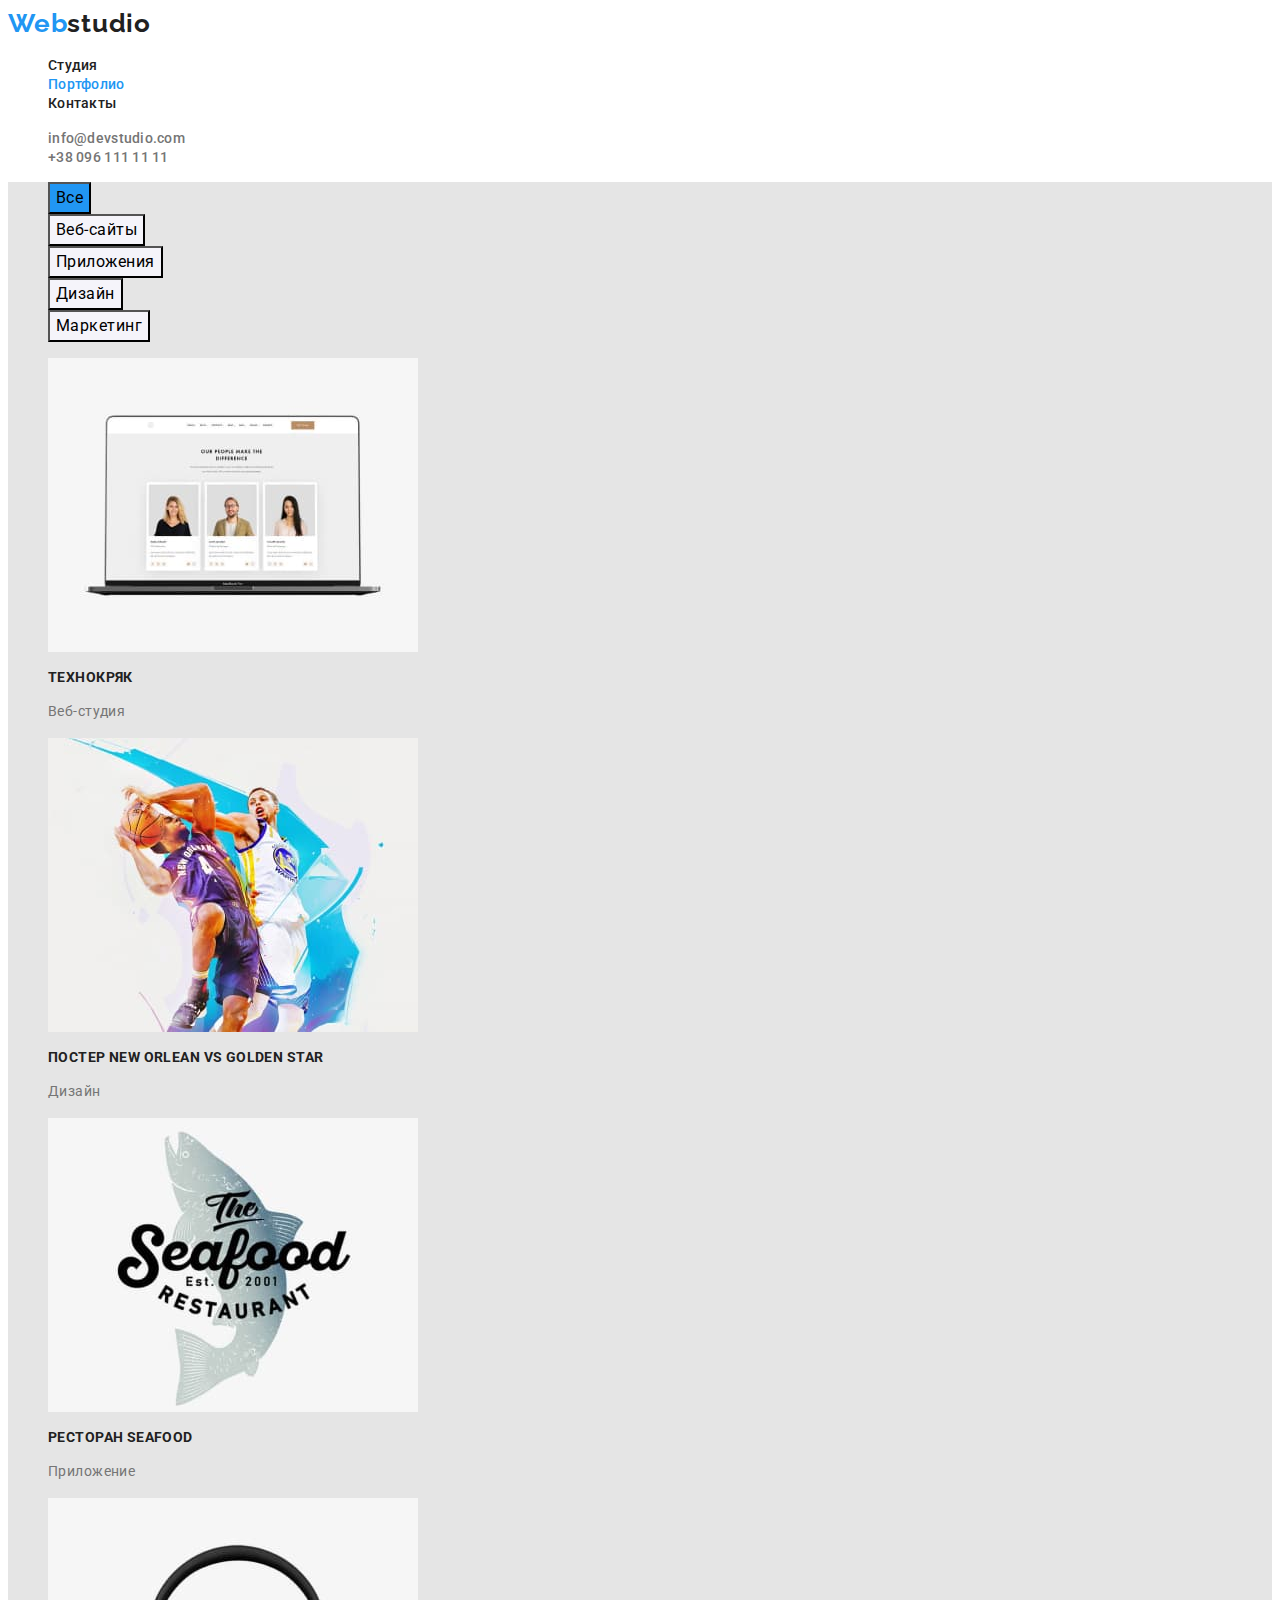
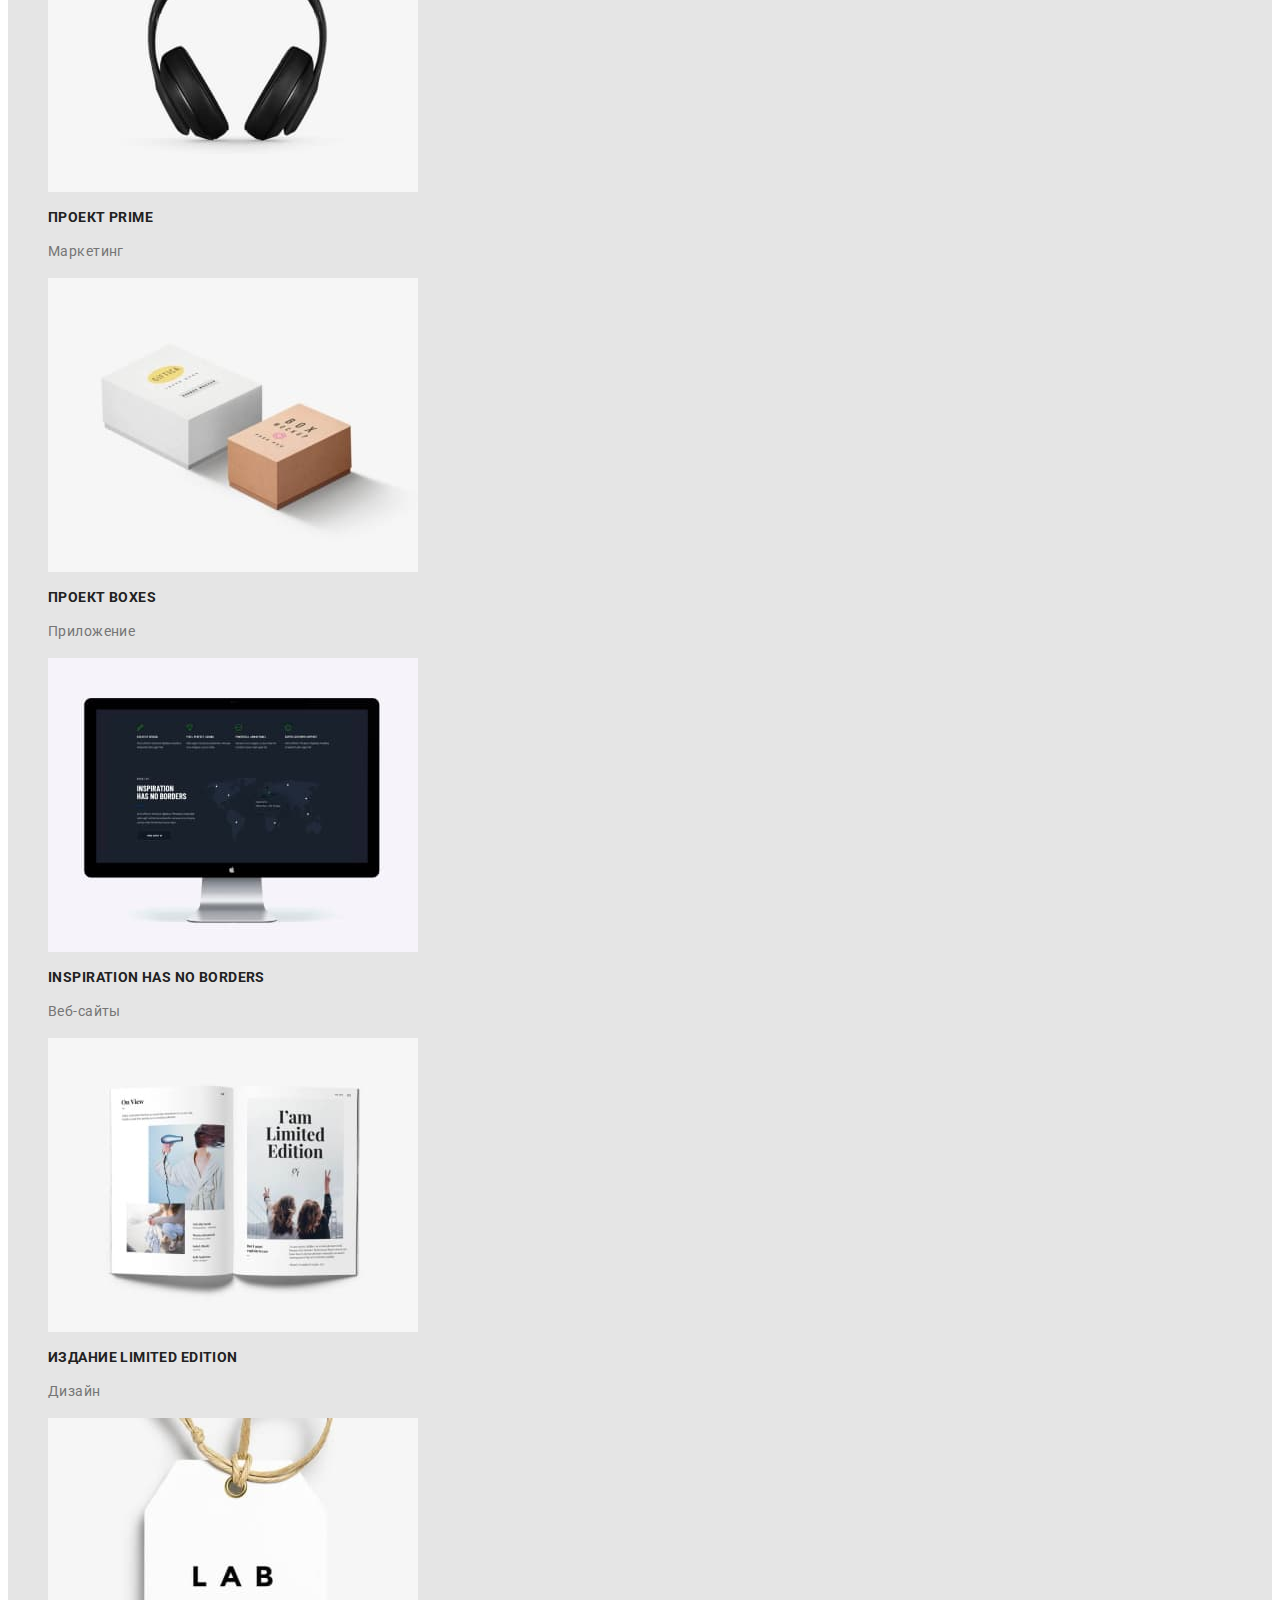
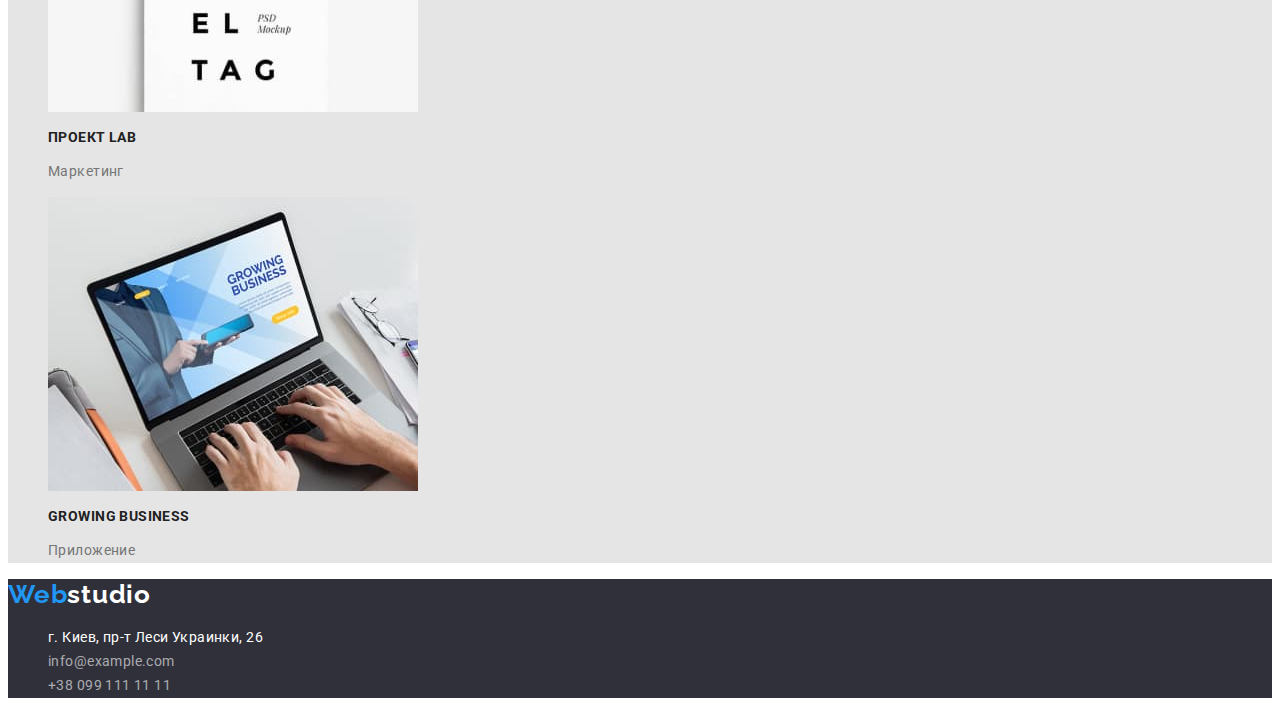
==== portfolio.html @ 886532a1 "скопированы файлы предыдущей работы" ====
<!DOCTYPE html>
<html lang="ru">
<head>
    <meta charset="UTF-8">
    <meta http-equiv="X-UA-Compatible" content="IE=edge">
    <meta name="viewport" content="width=device-width, initial-scale=1.0">
    <link rel="preconnect" href="https://fonts.googleapis.com">
    <link rel="preconnect" href="https://fonts.gstatic.com" crossorigin>
    <link
        href="https://fonts.googleapis.com/css2?family=Oleo+Script&family=Raleway:wght@700&family=Roboto:wght@400;500;700;900&display=swap"
        rel="stylesheet">
    <link rel="stylesheet" href="./css/styles.css">
    <title class="title">Портфолио</title>
</head>
<body>
    <header class="header">
        <!-- link to homepage-->
        <a class="header-logo link"  href="/"><span class="logocolor">Web</span>studio</a>
        <!--header nav section-->
        <nav class="header-nav">
            <ul class="list header-list">
                <li class="header-item"><a class="link header-link"  href="./index.html">Студия</a></li>
                <li class="header-item"><a class="link header-link current"  href="./portfolio.html">Портфолио</a></li>
                <li class="header-item"><a class="link header-link"  href="/Контакты">Контакты</a></li>
            </ul>
        </nav>
        <ul class="list">
            <!-- Link to e-mail address -->
            <li><a class="link header-mail"  href="mailto:info@devstudio.com">info@devstudio.com</a></li>
            <!-- Link to phone number  -->
            <li><a class="link header-tel"  href="tel:+38 096 111 11 11">+38 096 111 11 11</a></li>
        </ul>
    </header>
    <main class="main">
        <section>
        <!-- section main-->
            <ul class="list main-list">
                <li class="main-item"><a class="link main-link"  href=""><button type="button" class="main-btn current-button">Все</button></a></li>
                <li class="main-item"><a class="link main-link"  href=""><button type="button" class="main-btn">Веб-сайты</button></a></li>
                <li class="main-item"><a class="link main-link"  href=""><button type="button" class="main-btn">Приложения</button></a></li>
                <li class="main-item"><a class="link main-link"  href=""><button type="button" class="main-btn">Дизайн</button></a></li>
                <li class="main-item"><a class="link main-link"  href=""><button type="button" class="main-btn">Маркетинг</button></a></li>
            </ul>
        <!--section portfolio-->
            <ul class="list portfolio-list">
                <li class="portfolio-item"><img src="./images/technocryack.jpg" alt="ноутбук" width="370">
                    <h3 class="h3-portfolio h3-title">Технокряк</h3>
                    <p class="p-portfolio p-text">Веб-студия</p>
                </li>
                <li class="portfolio-item"><img src="./images/poster.jpg" alt="Постер" width="370">
                    <h3 class="h3-portfolio h3-title">Постер New Orlean vs Golden Star</h3>
                    <p class="p-portfolio p-text">Дизайн</p>
                </li>
                <li class="portfolio-item"><img src="./images/restoruantseafood.jpg" alt="Ресторан" width="370">
                    <h3 class="h3-portfolio h3-title">Ресторан Seafood</h3>
                    <p class="p-portfolio p-text">Приложение</p>
                </li>
                <li class="portfolio-item"><img src="./images/projectprime.jpg" alt="прайм" width="370">
                    <h3 class="h3-portfolio h3-title">Проект Prime</h3>
                    <p class="p-portfolio p-text">Маркетинг</p>
                </li>
                <li class="portfolio-item"><img src="./images/projectboxes.jpg" alt="коробочки"width="370">
                    <h3 class="h3-portfolio h3-title">Проект Boxes</h3>
                    <p class="p-portfolio p-text">Приложение</p>
                </li>
                <li class="portfolio-item"><img src="./images/insphasnoborders.jpg" alt="Вебсайт"width="370">
                    <h3 class="h3-portfolio h3-title">Inspiration has no Borders</h3>
                    <p class="p-portfolio p-text">Веб-сайты</p>
                </li>
                <li class="portfolio-item"><img src="./images/limedition.jpg" alt="журнал"width="370">
                    <h3 class="h3-portfolio h3-title">Издание Limited Edition</h3>
                    <p class="p-portfolio p-text">Дизайн</p>
                </li>
                <li class="portfolio-item"><img src="./images/projectlab.jpg" alt="Бирка"width="370">
                    <h3 class="h3-portfolio h3-title">Проект LAB</h3>
                    <p class="p-portfolio p-text">Маркетинг</p>
                </li>
                <li class="portfolio-item"><img src="./images/growingbusiness.jpg" alt="работа на ноутбуке"width="370">
                    <h3 class="h3-portfolio h3-title">Growing Business</h3>
                    <p class="p-portfolio p-text">Приложение</p>
                </li>
            </ul>
            </section>
    </main>
<footer class="footer">
    <!--link to homepage-->
    <a class="footer-logo link" href="/"><span class="logocolor">Web</span>studio</a>
    <address class="address">
        <ul class="list footer-list">
            <li class="footer-item"><a class="link footer-link" href="https://goo.gl/maps/7gnmi9hPNEsTikb38"
                    target="_blank">г. Киев, пр-т Леси Украинки, 26</a></li>
            <li class="footer-item"><a class="link footer-link footer-mail"
                    href="mailto:info@example.com">info@example.com</a></li>
            <li class="footer-item"><a class="link footer-link footer-tel" href="tel:+380991111111">+38 099 111 11
                    11</a></li>
        </ul>
    </address>
</footer>
</body>
</html>
---- css/styles.css ----
:root {
}
body {
  font-family: Roboto, sans-serif;
  color: #212121;
  background-color: #ffffff;
}

.list {
  list-style: none;
}
.link {
  text-decoration: none;
}
.link:hover,
.link:focus {
}
.title {
}
.h2-title {
  font-weight: 700;
  font-size: 36px;
  line-height: 1.11;
  text-align: center;
  letter-spacing: 0.03em;

  color: #212121;
}
.h3-title {
  font-weight: 700;
  font-size: 14px;
  line-height: 1.14;
  letter-spacing: 0.03em;
  text-transform: uppercase;

  color: #212121;
}
.p-text {
  font-weight: 400;
  font-size: 14px;
  line-height: 1.71;
  letter-spacing: 0.03em;

  color: #757575;
}
/* ---header----*/
.header {
  background-color: #ffffff;
}
.header-logo {
  font-family: Raleway;
  font-style: normal;
  font-weight: 700;
  font-size: 26px;
  line-height: 1.19;
  letter-spacing: 0.03em;
  color: #212121;
}
.logocolor {
  font-family: Raleway;
  font-style: normal;
  font-weight: 700;
  font-size: 26px;
  line-height: 1.19;
  letter-spacing: 0.03em;

  color: #2196f3;
}
.header-nav {
}
.header-list {
}
.header-item {
}
.header-link {
  font-weight: 500;
  font-size: 14px;
  line-height: 0.87;
  letter-spacing: 0.02em;
  color: #212121;
}
.header-link:hover,
.header-link:focus,
.header-mail:hover,
.header-mail:focus,
.header-tel:hover,
.header-tel:focus {
  font-weight: 500;
  font-size: 14px;
  line-height: 0.87;
  letter-spacing: 0.02em;
  color: #2196f3;
}

.header-mail {
  font-weight: 500;
  font-size: 14px;
  line-height: 0.87;
  letter-spacing: 0.02em;
  color: #757575;
}
.header-tel {
  font-weight: 500;
  font-size: 14px;
  line-height: 0.87;
  letter-spacing: 0.02em;
  color: #757575;
}
/*---make order-- */
.make-order {
  background-color: #2f303a;
}
.make-order-title {
  font-weight: 900;
  font-size: 44px;
  line-height: 1.36;
  text-align: center;
  letter-spacing: 0.06em;
  text-transform: uppercase;
  color: #ffffff;
 
}
.make-order-button {
  background: #2196f3;
  box-shadow: 0px 4px 4px rgba(0, 0, 0, 0.15);
  font-family: inherit;
  font-weight: 700;
  font-size: 16px;
  line-height: 1.87;
  display: flex;
  align-items: center;
  text-align: center;
  letter-spacing: 0.06em;
  color: #ffffff;
  cursor: pointer;
}
.make-order-button:hover,
.make-order-button:focus {
background: #188CE8;
box-shadow: 0px 4px 4px rgba(0, 0, 0, 0.15);
  font-family: inherit;
  font-weight: 700;
  font-size: 16px;
  line-height: 1.87;
  display: flex;
  align-items: center;
  text-align: center;
  letter-spacing: 0.06em;
  color: #ffffff;
  cursor: pointer;
}
.current {
  color: #2196f3;
}
/* ---features--- */
.features {
}
.features-list {
}
.features-item {
}
/* ---our work---- */
.our-work {
}
.our-work-list {
}
.our-work-item {
}
/* --- our team--- */
.our-team {
  background: #F5F4FA;
}
.our-team-list {
}
.our-team-item {
}
.our-team-name {
}
.our-team-post {
}
/* ---footer---- */
.footer {
  background: #2f303a;
}
.footer-list {
}
.footer-item {
}
.footer-link {
  font-family: inherit;
  font-weight: 400;
  font-size: 14px;
  line-height: 1.71;
  letter-spacing: 0.03em;
  color: #ffffff;
}
.footer-link:hover,
.footer-link:focus { 
   font-family: inherit;
  font-weight: 400;
  font-size: 14px;
  line-height: 1.71;
  letter-spacing: 0.03em;
  color: #2196f3;
}
.footer-mail,
.footer-tel {
  color: rgba(255, 255, 255, 0.6);
}
.footer-logo {
  font-family: Raleway;§
  font-style: normal;
  font-weight: 700;
  font-size: 26px;
  line-height: 1.19;
  letter-spacing: 0.03em;
  color: #ffffff;
}
.address {
  font-style: normal;
}
/* ----maim---- */
.main {
  background: #E5E5E5;
}
/* ---main---- */
.main {
}
.main-list {
}
.main-item {
}
.main-link {
}
.main-btn {
  background: #F5F4FA;
  font-family: Roboto;
  font-style: normal
  font-weight: 500;
  font-size: 16px;
  line-height: 1.63;
  text-align: center;
  letter-spacing: 0.03em;
  cursor: pointer;
}
.main-btn:hover,
.main-btn:focus {
background: #2196f3;
font-family: Roboto;
font-style: normal;
font-weight: 500;
font-size: 16px;
line-height: 26px;
/* identical to box height, or 162% */
text-align: center;
letter-spacing: 0.03em;

color: #FFFFFF;

}
.current-button {
  background: #2196f3;
}
/* ---portfolio---- */
.portfolio {
}
.portfolio-list {
}
.portfolio-item {
}
.h3-portfolio {
}
.p-portfolio {
}
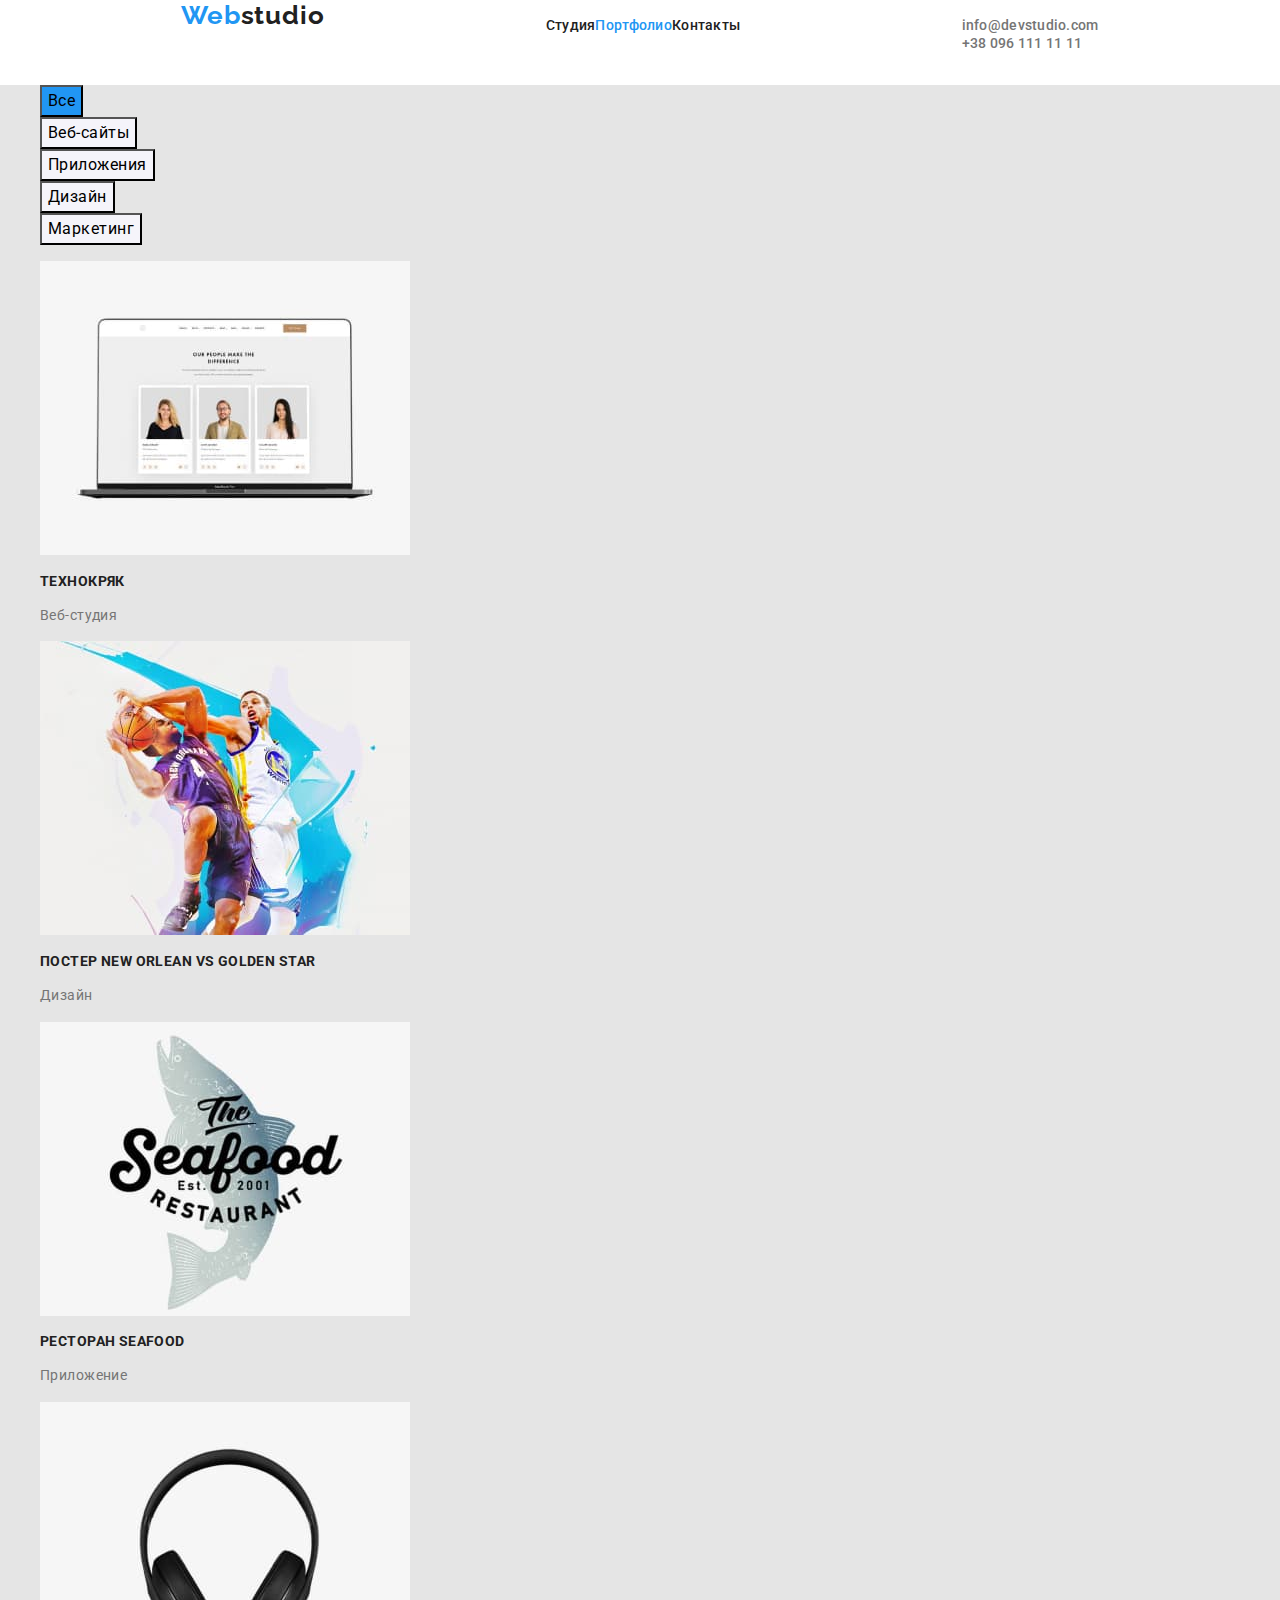
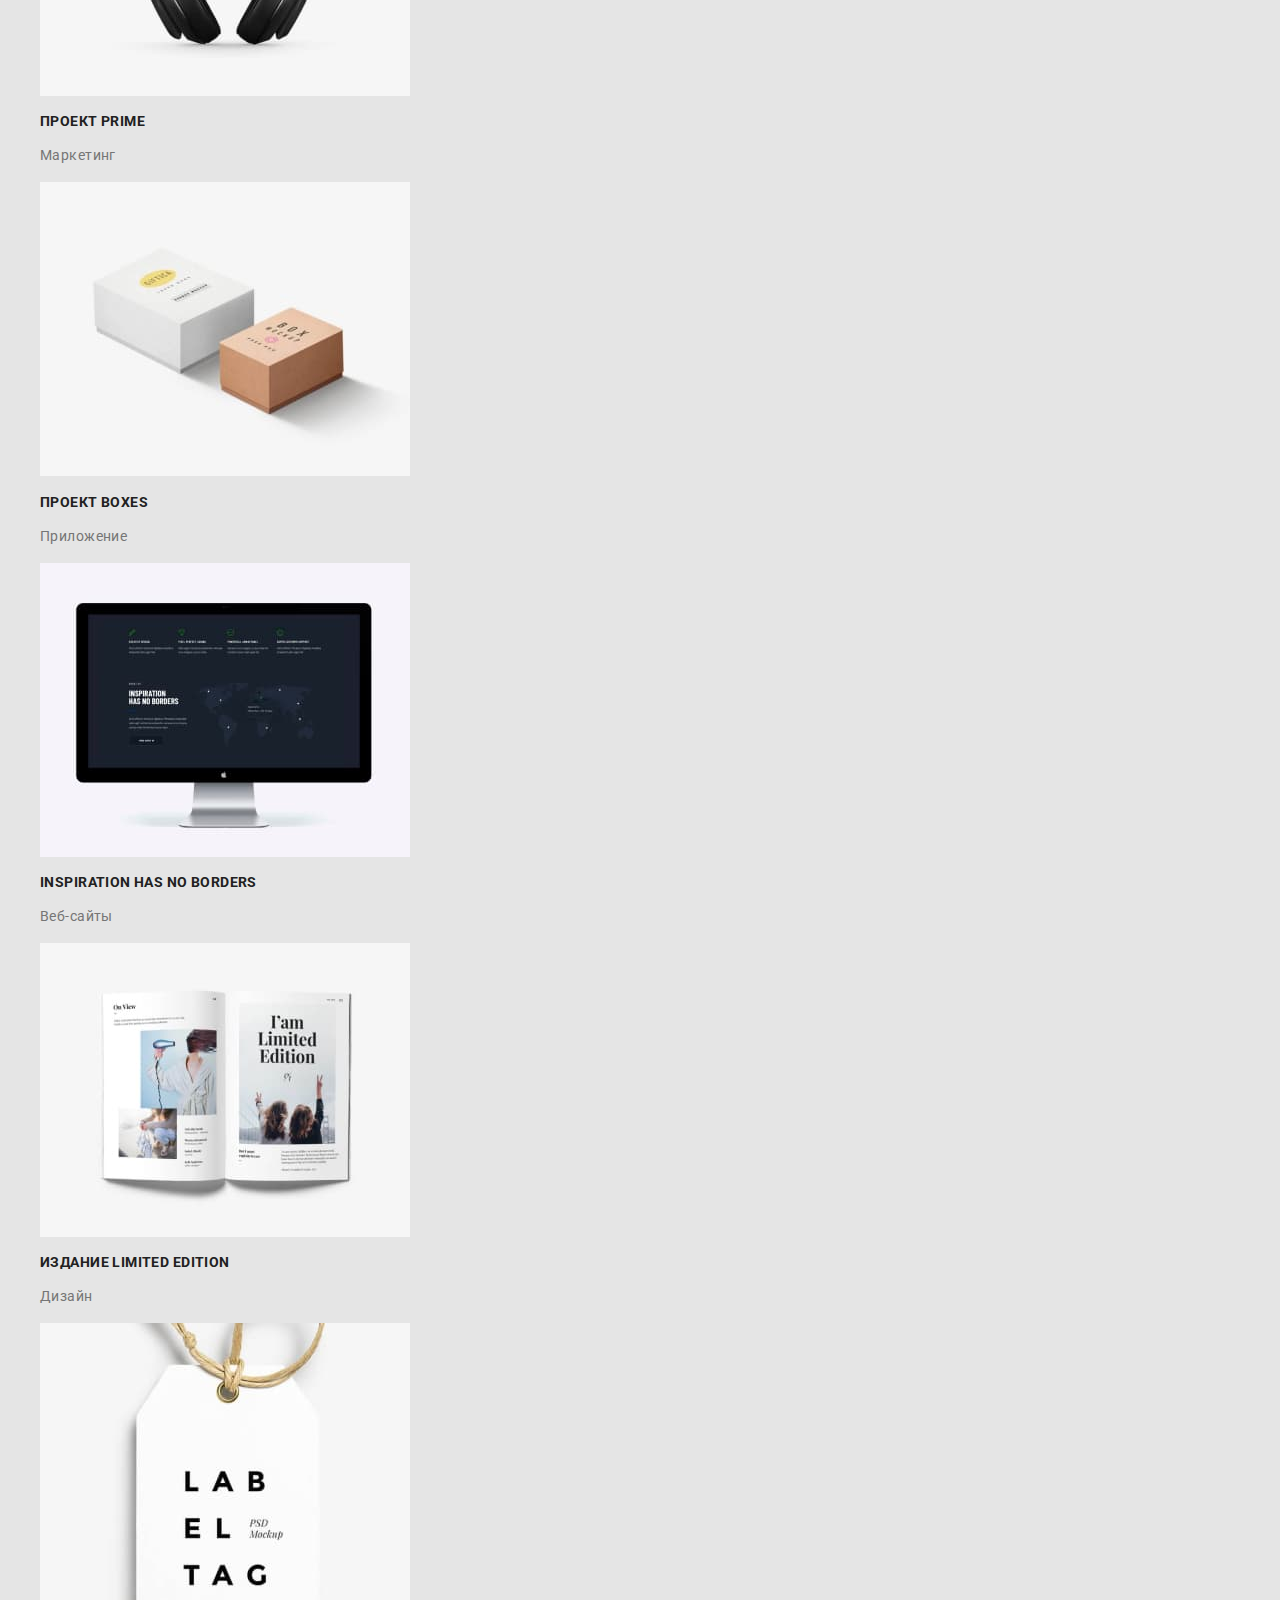
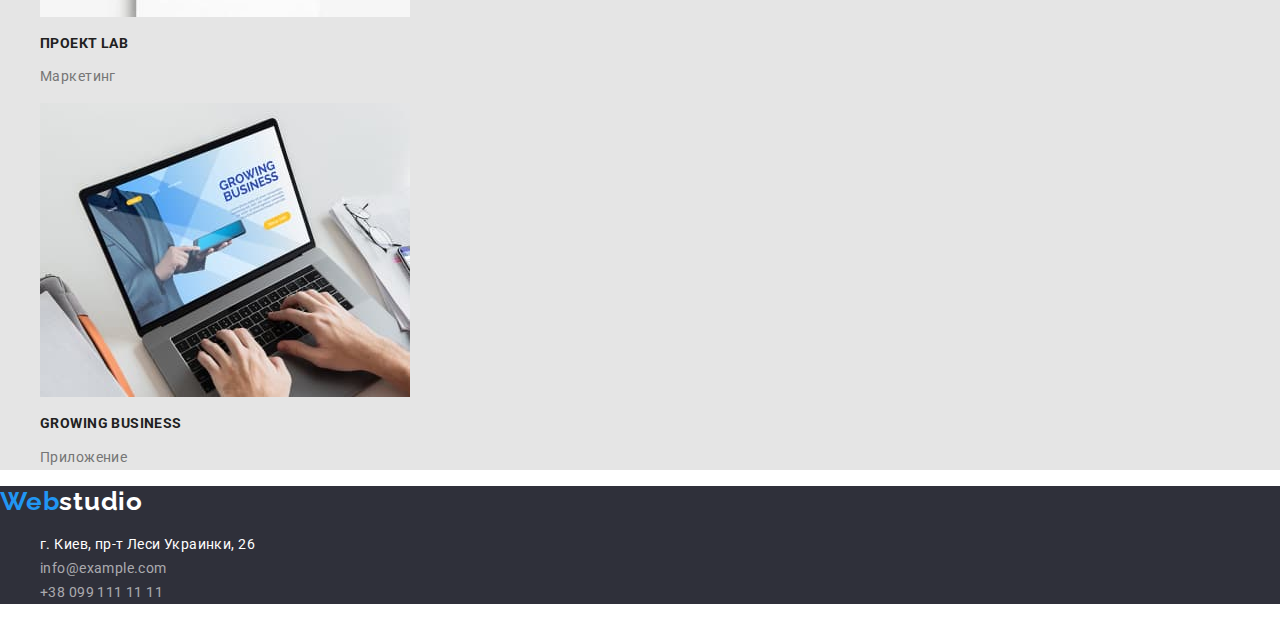
==== commit 3a716ffb: "добавлен файл модерн-нормализ" ====
--- a/portfolio.html
+++ b/portfolio.html
@@ -9,6 +9,7 @@
     <link
         href="https://fonts.googleapis.com/css2?family=Oleo+Script&family=Raleway:wght@700&family=Roboto:wght@400;500;700;900&display=swap"
         rel="stylesheet">
+    <link rel="stylesheet" href="./css/modern-normalize.css">
     <link rel="stylesheet" href="./css/styles.css">
     <title class="title">Портфолио</title>
 </head>
--- a/css/styles.css
+++ b/css/styles.css
@@ -45,9 +45,12 @@
 }
 /* ---header----*/
 .header {
+  display: flex;
+  justify-content: space-evenly;
   background-color: #ffffff;
 }
 .header-logo {
+
   font-family: Raleway;
   font-style: normal;
   font-weight: 700;
@@ -67,8 +70,12 @@
   color: #2196f3;
 }
 .header-nav {
+  
 }
 .header-list {
+ display: flex;
+justify-content: space-around;
+
 }
 .header-item {
 }
@@ -154,6 +161,7 @@
 }
 /* ---features--- */
 .features {
+
 }
 .features-list {
 }
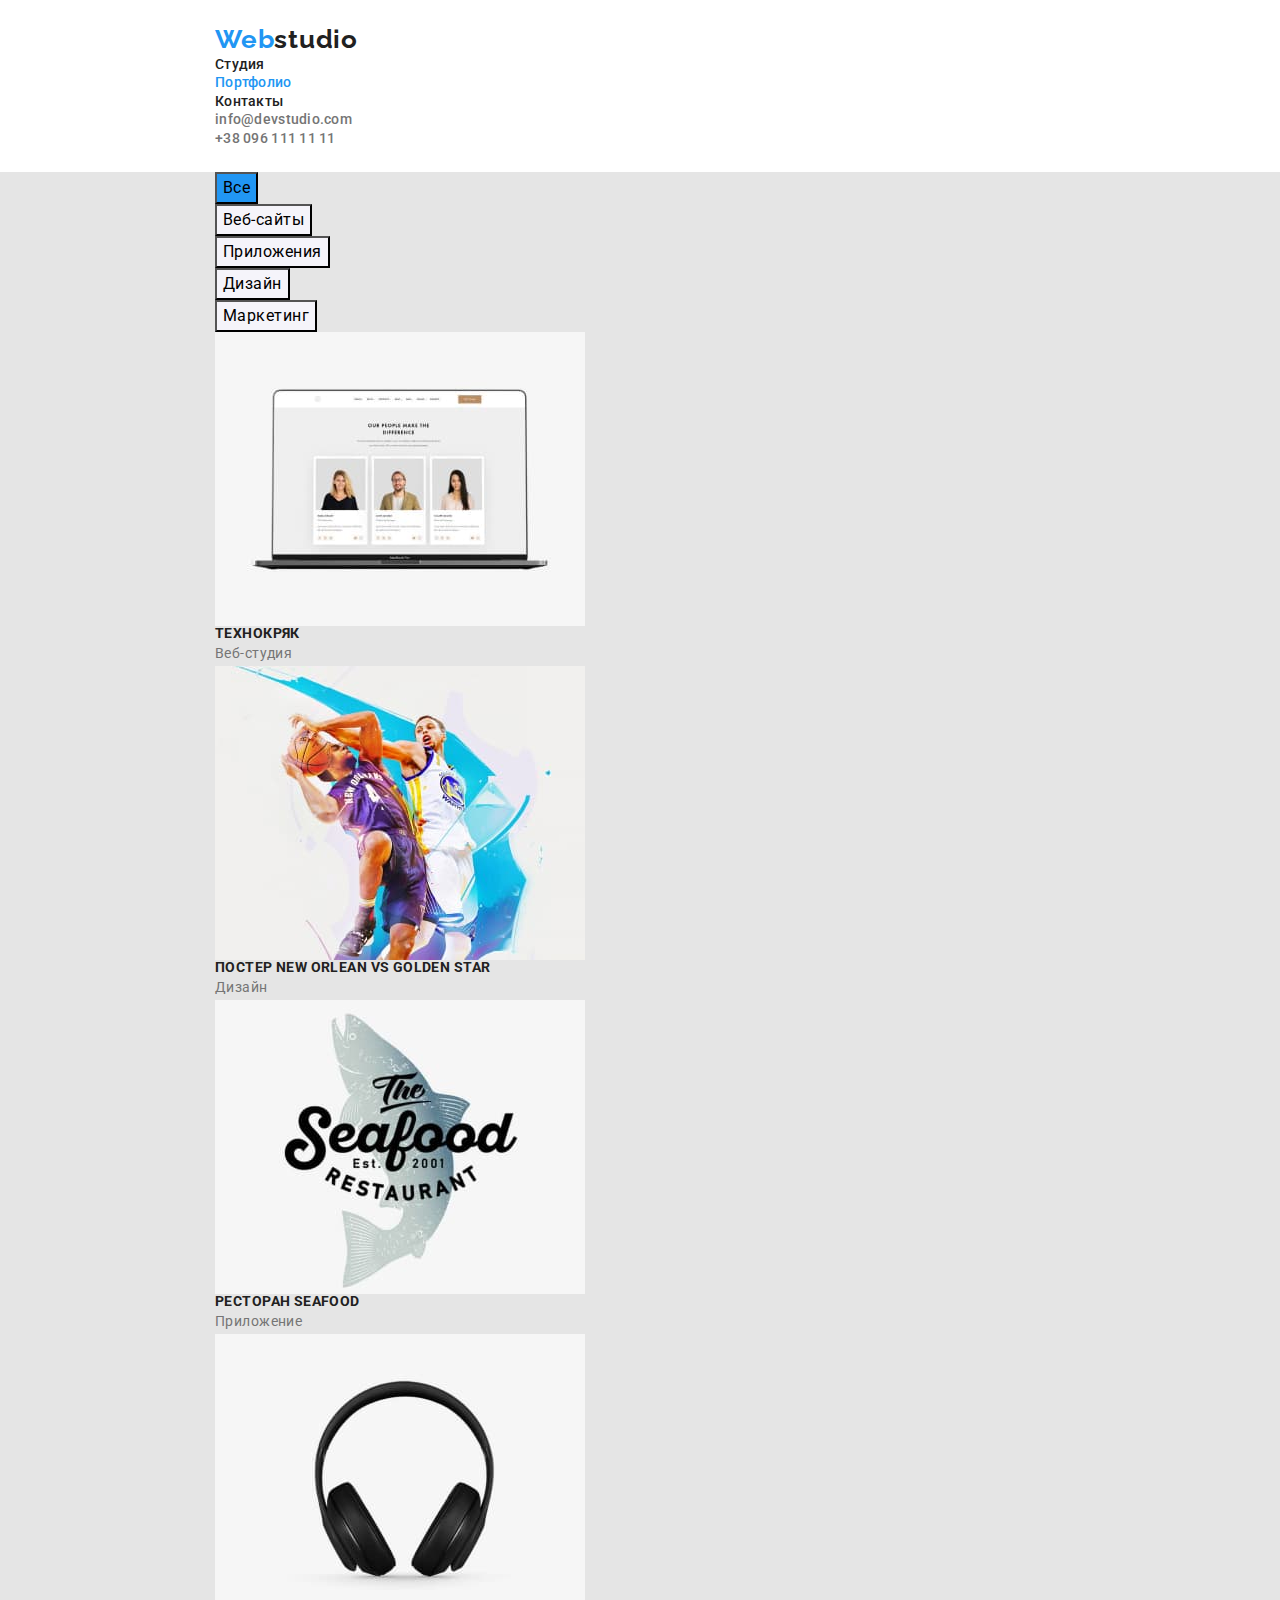
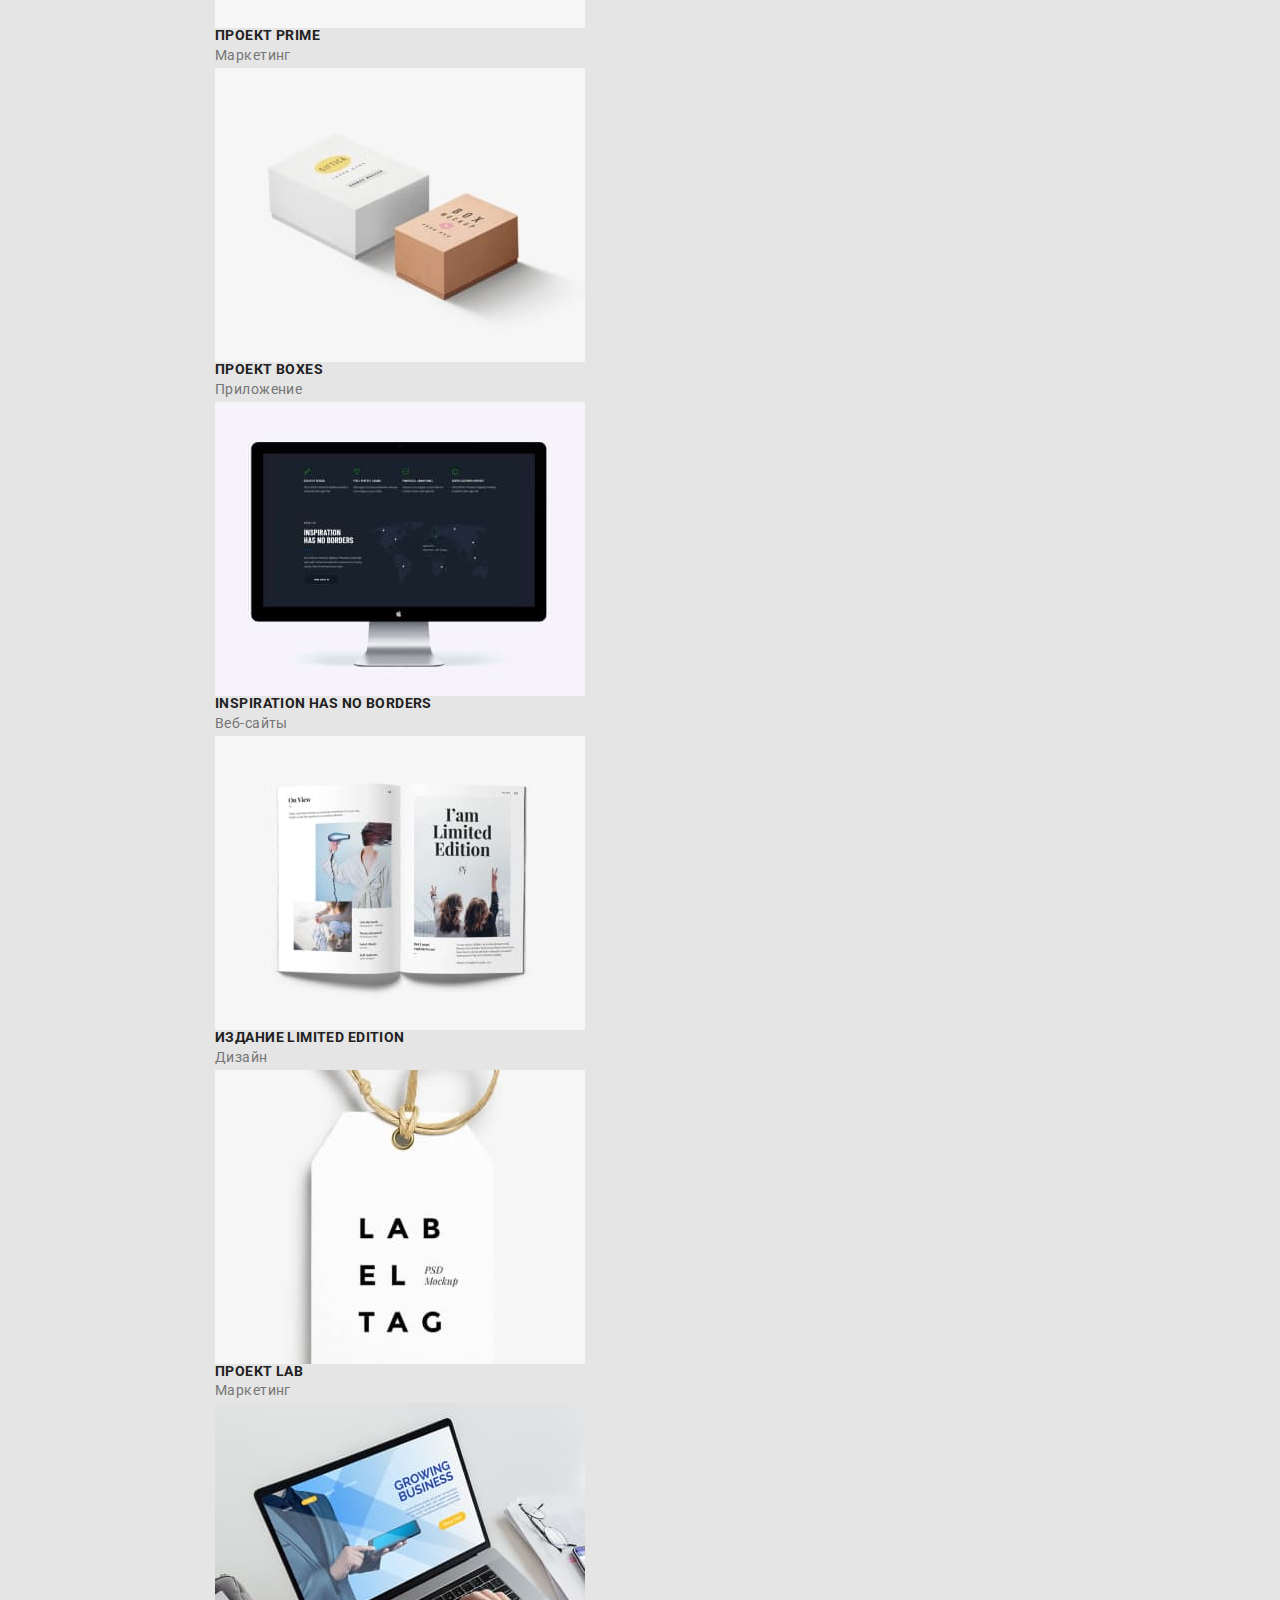
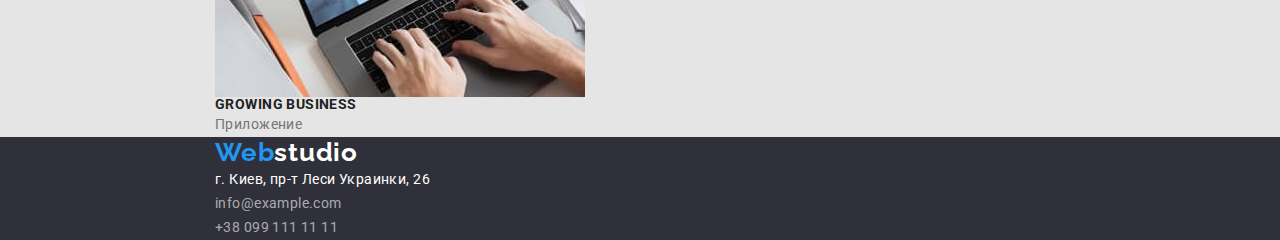
==== commit dd527816: "добавлены контейнеры и исключения" ====
--- a/portfolio.html
+++ b/portfolio.html
@@ -15,6 +15,7 @@
 </head>
 <body>
     <header class="header">
+        <div class="container">
         <!-- link to homepage-->
         <a class="header-logo link"  href="/"><span class="logocolor">Web</span>studio</a>
         <!--header nav section-->
@@ -31,9 +32,11 @@
             <!-- Link to phone number  -->
             <li><a class="link header-tel"  href="tel:+38 096 111 11 11">+38 096 111 11 11</a></li>
         </ul>
+        </div>
     </header>
     <main class="main">
         <section>
+            <div class="container">
         <!-- section main-->
             <ul class="list main-list">
                 <li class="main-item"><a class="link main-link"  href=""><button type="button" class="main-btn current-button">Все</button></a></li>
@@ -42,6 +45,8 @@
                 <li class="main-item"><a class="link main-link"  href=""><button type="button" class="main-btn">Дизайн</button></a></li>
                 <li class="main-item"><a class="link main-link"  href=""><button type="button" class="main-btn">Маркетинг</button></a></li>
             </ul>
+            </div>
+            <div class="container">
         <!--section portfolio-->
             <ul class="list portfolio-list">
                 <li class="portfolio-item"><img src="./images/technocryack.jpg" alt="ноутбук" width="370">
@@ -81,9 +86,11 @@
                     <p class="p-portfolio p-text">Приложение</p>
                 </li>
             </ul>
+            </div>
             </section>
     </main>
 <footer class="footer">
+    <div class="container">
     <!--link to homepage-->
     <a class="footer-logo link" href="/"><span class="logocolor">Web</span>studio</a>
     <address class="address">
@@ -96,6 +103,7 @@
                     11</a></li>
         </ul>
     </address>
+    </div>
 </footer>
 </body>
 </html>--- a/css/styles.css
+++ b/css/styles.css
@@ -1,3 +1,24 @@
+p, h1, h2, h3, h4, h5, h6 {
+  margin: 0;
+}
+ul {
+  margin: 0;
+  padding: 0;
+}
+button {
+  cursor: pointer;
+}
+img {
+  display: block;
+}
+
+.container {
+  width: 1600px;
+  padding-left: 215px;
+  padding-right: 215px;
+  margin: 0 auto;
+  
+}
 :root {
 }
 body {
@@ -43,11 +64,13 @@
 
   color: #757575;
 }
+
 /* ---header----*/
 .header {
-  display: flex;
-  justify-content: space-evenly;
-  background-color: #ffffff;
+  background-color: inherit;
+  padding-top: 24px;
+  padding-bottom: 25px;
+ 
 }
 .header-logo {
 
@@ -73,9 +96,6 @@
   
 }
 .header-list {
- display: flex;
-justify-content: space-around;
-
 }
 .header-item {
 }
@@ -118,43 +138,17 @@
   background-color: #2f303a;
 }
 .make-order-title {
-  font-weight: 900;
-  font-size: 44px;
-  line-height: 1.36;
-  text-align: center;
-  letter-spacing: 0.06em;
-  text-transform: uppercase;
-  color: #ffffff;
- 
+  color: #FFFFFF;
+  
 }
 .make-order-button {
   background: #2196f3;
-  box-shadow: 0px 4px 4px rgba(0, 0, 0, 0.15);
-  font-family: inherit;
-  font-weight: 700;
-  font-size: 16px;
-  line-height: 1.87;
-  display: flex;
-  align-items: center;
-  text-align: center;
-  letter-spacing: 0.06em;
-  color: #ffffff;
-  cursor: pointer;
+
 }
 .make-order-button:hover,
 .make-order-button:focus {
 background: #188CE8;
-box-shadow: 0px 4px 4px rgba(0, 0, 0, 0.15);
-  font-family: inherit;
-  font-weight: 700;
-  font-size: 16px;
-  line-height: 1.87;
-  display: flex;
-  align-items: center;
-  text-align: center;
-  letter-spacing: 0.06em;
-  color: #ffffff;
-  cursor: pointer;
+
 }
 .current {
   color: #2196f3;
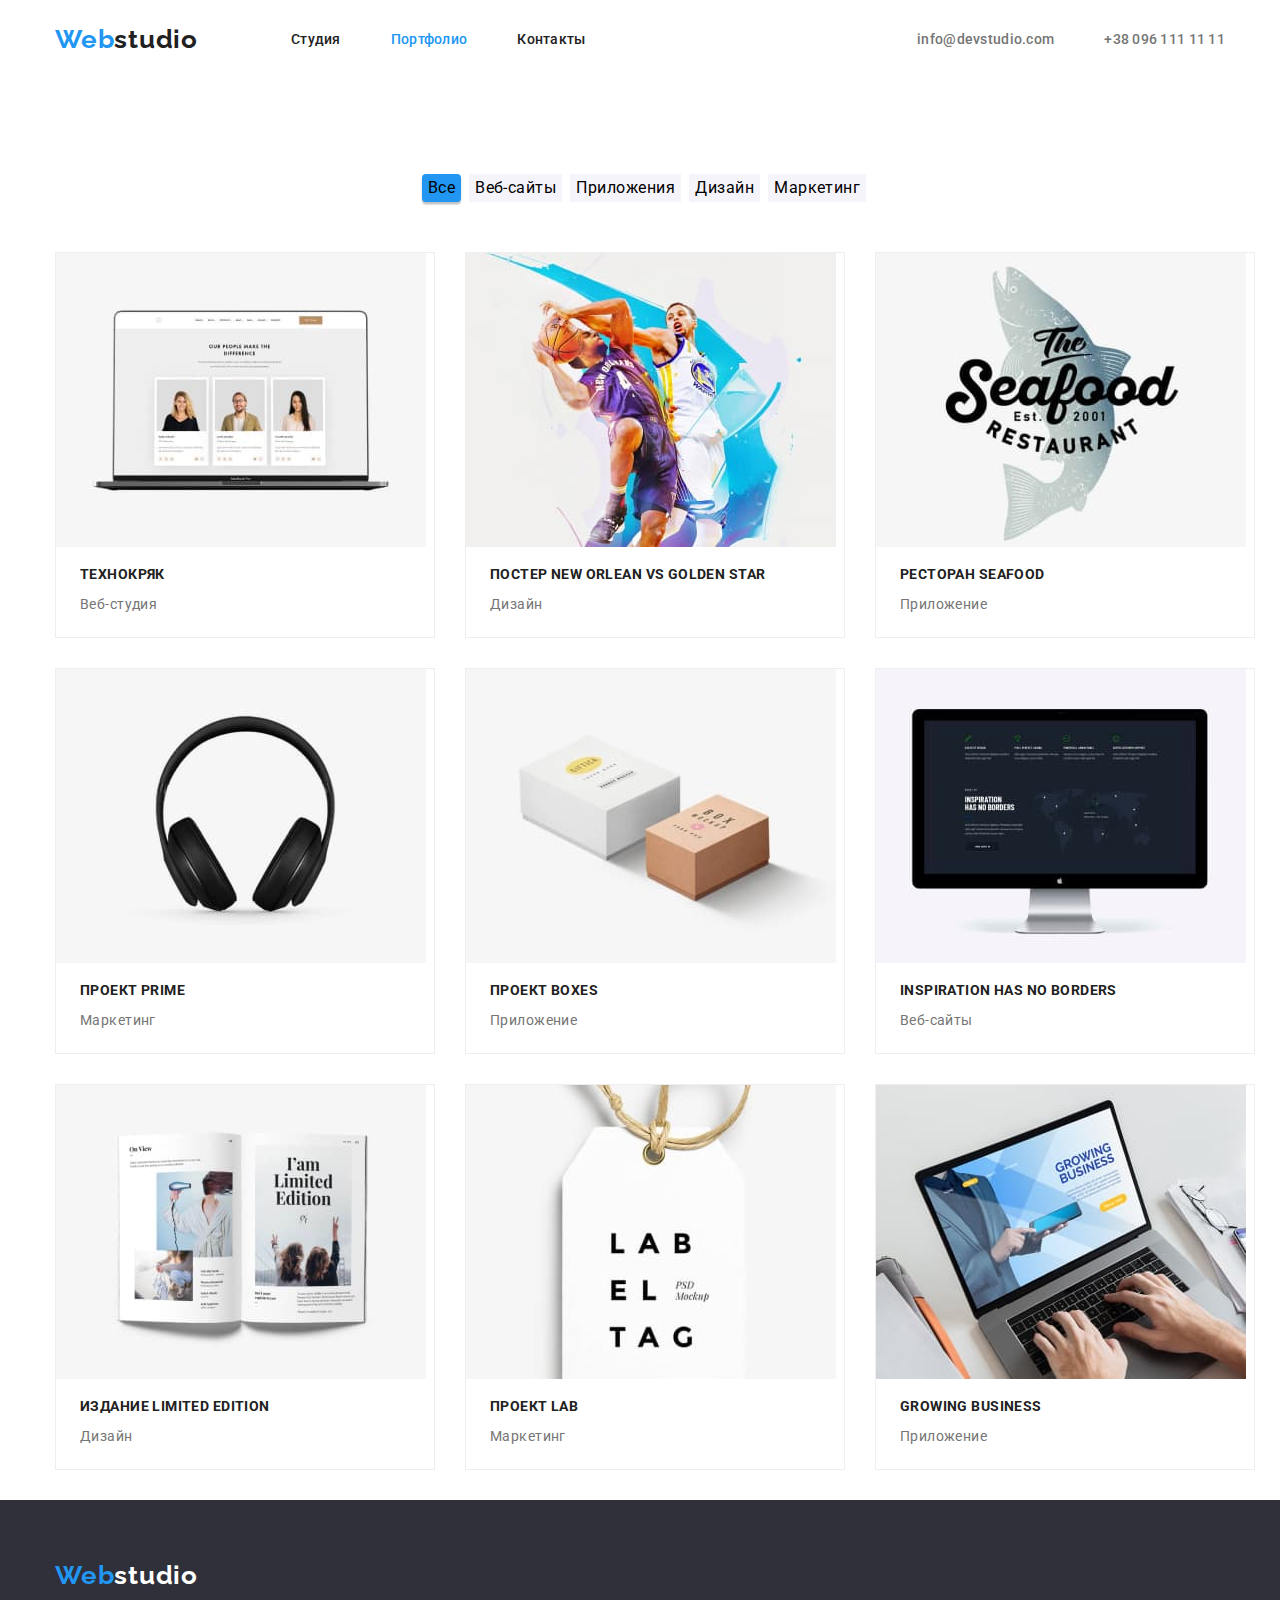
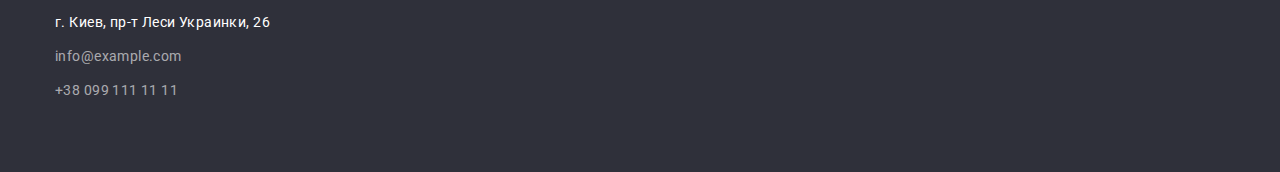
==== commit 0244a381: "редактирование css" ====
--- a/portfolio.html
+++ b/portfolio.html
@@ -15,7 +15,7 @@
 </head>
 <body>
     <header class="header">
-        <div class="container">
+        <div class="container header-container">
         <!-- link to homepage-->
         <a class="header-logo link"  href="/"><span class="logocolor">Web</span>studio</a>
         <!--header nav section-->
@@ -26,12 +26,14 @@
                 <li class="header-item"><a class="link header-link"  href="/Контакты">Контакты</a></li>
             </ul>
         </nav>
-        <ul class="list">
+        <div class="header-contact">
+        <ul class="list header-list">
             <!-- Link to e-mail address -->
             <li><a class="link header-mail"  href="mailto:info@devstudio.com">info@devstudio.com</a></li>
             <!-- Link to phone number  -->
             <li><a class="link header-tel"  href="tel:+38 096 111 11 11">+38 096 111 11 11</a></li>
         </ul>
+        </div>
         </div>
     </header>
     <main class="main">
--- a/css/styles.css
+++ b/css/styles.css
@@ -7,16 +7,18 @@
 }
 button {
   cursor: pointer;
+    border: none;
 }
 img {
   display: block;
 }
 
 .container {
-  width: 1600px;
-  padding-left: 215px;
-  padding-right: 215px;
+  width: 1200px;
+  padding-left: 15px;
+  padding-right: 15px;
   margin: 0 auto;
+  
   
 }
 :root {
@@ -46,6 +48,8 @@
   letter-spacing: 0.03em;
 
   color: #212121;
+
+   margin-top: 94px;
 }
 .h3-title {
   font-weight: 700;
@@ -55,6 +59,8 @@
   text-transform: uppercase;
 
   color: #212121;
+
+  padding-bottom: 10px;
 }
 .p-text {
   font-weight: 400;
@@ -70,10 +76,12 @@
   background-color: inherit;
   padding-top: 24px;
   padding-bottom: 25px;
- 
+}
+.header-container {
+  display: flex;
+  align-items: center;
 }
 .header-logo {
-
   font-family: Raleway;
   font-style: normal;
   font-weight: 700;
@@ -81,6 +89,7 @@
   line-height: 1.19;
   letter-spacing: 0.03em;
   color: #212121;
+  margin-right: 93px;
 }
 .logocolor {
   font-family: Raleway;
@@ -96,8 +105,12 @@
   
 }
 .header-list {
+
+  display: flex;
+
 }
 .header-item {
+  margin-right: 50px;
 }
 .header-link {
   font-weight: 500;
@@ -118,13 +131,17 @@
   letter-spacing: 0.02em;
   color: #2196f3;
 }
-
+.header-contact {
+  margin-left: auto;
+}
 .header-mail {
   font-weight: 500;
   font-size: 14px;
   line-height: 0.87;
   letter-spacing: 0.02em;
   color: #757575;
+  margin-right: 50px;
+
 }
 .header-tel {
   font-weight: 500;
@@ -138,11 +155,27 @@
   background-color: #2f303a;
 }
 .make-order-title {
-  color: #FFFFFF;
+  padding-top: 200px; 
+  margin-left: 237px;
+  margin-right: 237px;
+ 
+font-family: Roboto;
+font-style: normal;
+font-weight: 900;
+font-size: 44px;
+line-height: 60px;
+text-align: center;
+letter-spacing: 0.06em;
+text-transform: uppercase;
+color: #FFFFFF;
   
 }
 .make-order-button {
   background: #2196f3;
+  margin-left: 485px;
+  margin-right: 485px;
+  margin-top: 30px;
+  margin-bottom: 200px;
 
 }
 .make-order-button:hover,
@@ -158,35 +191,74 @@
 
 }
 .features-list {
+  padding-top: 94px;
+  display: flex;
 }
 .features-item {
+  width: 270px;
+
 }
 /* ---our work---- */
 .our-work {
+  
+
+}
+.our-work-container {
+ 
 }
 .our-work-list {
+  
 }
 .our-work-item {
 }
 /* --- our team--- */
 .our-team {
   background: #F5F4FA;
+
 }
 .our-team-list {
+  padding-bottom: 94px;
+  display: flex;
+ 
+
 }
 .our-team-item {
-}
-.our-team-name {
+  width: 270px;
+height: 368px;
+background: #FFFFFF;
+/* material shadow v1 */
+box-shadow: 0px 1px 3px rgba(0, 0, 0, 0.12), 0px 1px 1px rgba(0, 0, 0, 0.14), 0px 2px 1px rgba(0, 0, 0, 0.2);
+border-radius: 0px 0px 4px 4px;
+
+margin-right:not(:last-child): 30px;
+
+}
+.our-team-name {margin-top: 30px;
+  /* identical to box height */
+text-align: center;
+letter-spacing: 0.03em;
+
 }
 .our-team-post {
+  /* identical to box height */
+text-align: center;
+letter-spacing: 0.03em;
+
+
+}
+.our-team-title { 
+  padding-top: 94px;
 }
 /* ---footer---- */
 .footer {
   background: #2f303a;
+   padding-top: 60px;
+   padding-bottom: 60px;
 }
 .footer-list {
 }
 .footer-item {
+  margin-bottom: 10px;
 }
 .footer-link {
   font-family: inherit;
@@ -217,20 +289,28 @@
   line-height: 1.19;
   letter-spacing: 0.03em;
   color: #ffffff;
+ margin-bottom: 20px;
 }
 .address {
   font-style: normal;
-}
-/* ----maim---- */
-.main {
-  background: #E5E5E5;
-}
+  margin-top: 20px;
+}
+
 /* ---main---- */
 .main {
-}
+  }
 .main-list {
+  padding-top: 94px;
+  display: flex;
+  justify-content: center;
+ 
 }
 .main-item {
+  margin-left: 8px;
+  border-radius: 4px;
+  cursor: pointer;
+  
+
 }
 .main-link {
 }
@@ -243,7 +323,8 @@
   line-height: 1.63;
   text-align: center;
   letter-spacing: 0.03em;
-  cursor: pointer;
+  background: #F5F4FA;
+  
 }
 .main-btn:hover,
 .main-btn:focus {
@@ -252,25 +333,45 @@
 font-style: normal;
 font-weight: 500;
 font-size: 16px;
-line-height: 26px;
+line-height: 1.63;
 /* identical to box height, or 162% */
 text-align: center;
 letter-spacing: 0.03em;
-
-color: #FFFFFF;
+/* shadow-middle */
+box-shadow: 0px 3px 1px rgba(0, 0, 0, 0.1), 0px 1px 2px rgba(0, 0, 0, 0.08), 0px 2px 2px rgba(0, 0, 0, 0.12);
+border-radius: 4px;
+
 
 }
 .current-button {
   background: #2196f3;
+  /* shadow-middle */
+box-shadow: 0px 3px 1px rgba(0, 0, 0, 0.1), 0px 1px 2px rgba(0, 0, 0, 0.08), 0px 2px 2px rgba(0, 0, 0, 0.12);
+border-radius: 4px;
 }
 /* ---portfolio---- */
 .portfolio {
 }
 .portfolio-list {
+  margin-top: 50px;
+  display: flex;
+  flex-wrap: wrap;
+  margin-left: -30px;
+  margin-right: -30px;
+
 }
 .portfolio-item {
+flex-basis: calc((100% - 90px) / 3);
+margin-left: 30px;
+margin-bottom: 30px;
+background: #FFFFFF;
+border: 1px solid #EEEEEE;
+
 }
 .h3-portfolio {
-}
-.p-portfolio {
-}
+  padding-left: 24px;
+  margin-top: 20px;
+}
+.p-portfolio {padding-left: 24px;
+  padding-bottom: 20px;
+}
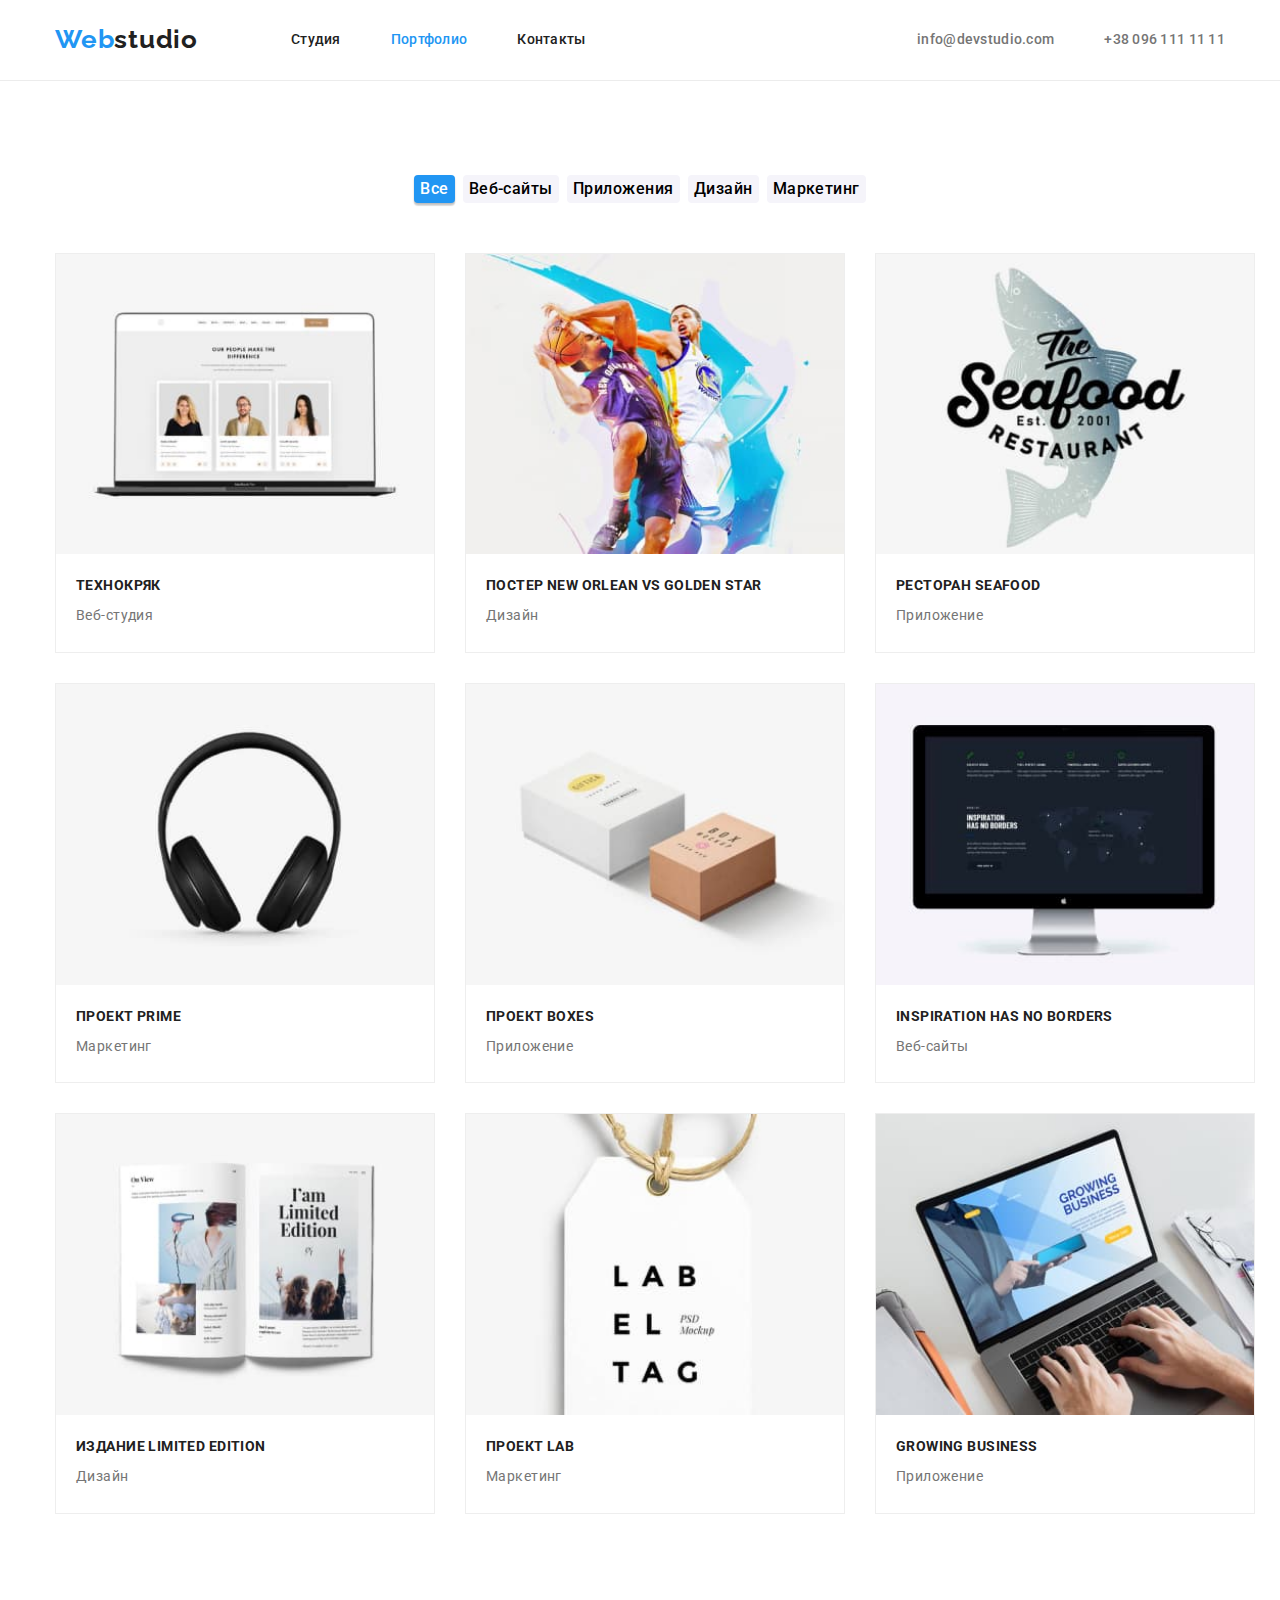
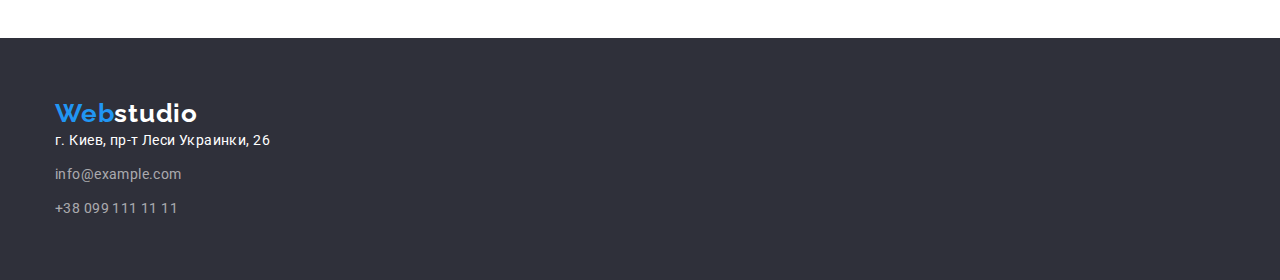
==== commit ec697e70: "дом задание после доработки" ====
--- a/portfolio.html
+++ b/portfolio.html
@@ -40,56 +40,72 @@
         <section>
             <div class="container">
         <!-- section main-->
-            <ul class="list main-list">
-                <li class="main-item"><a class="link main-link"  href=""><button type="button" class="main-btn current-button">Все</button></a></li>
-                <li class="main-item"><a class="link main-link"  href=""><button type="button" class="main-btn">Веб-сайты</button></a></li>
-                <li class="main-item"><a class="link main-link"  href=""><button type="button" class="main-btn">Приложения</button></a></li>
-                <li class="main-item"><a class="link main-link"  href=""><button type="button" class="main-btn">Дизайн</button></a></li>
-                <li class="main-item"><a class="link main-link"  href=""><button type="button" class="main-btn">Маркетинг</button></a></li>
-            </ul>
+                <ul class="list main-list">
+                    <li class="main-item"><button type="button" class="main-btn current-button">Все</button></a></li>
+                    <li class="main-item"><button type="button" class="main-btn">Веб-сайты</button></a></li>
+                    <li class="main-item"><button type="button" class="main-btn">Приложения</button></a></li>
+                    <li class="main-item"><button type="button" class="main-btn">Дизайн</button></a></li>
+                    <li class="main-item"><button type="button" class="main-btn">Маркетинг</button></a></li>
+                </ul>
+            <!--section portfolio-->
+                <ul class="list portfolio-list">
+                    <li class="portfolio-item"><a class="link portfolio-link" href=""></a></class><img src="./images/technocryack.jpg" alt="ноутбук" width="370">
+                        <div class="portfolio-card-text">
+                        <h3 class="h3-portfolio h3-title">Технокряк</h3>
+                        <p class="p-portfolio p-text">Веб-студия</p>
+                        </div>
+                    </li>
+                    <li class="portfolio-item"><a class="link portfolio-link" href=""></a><img src="./images/poster.jpg" alt="Постер" width="370">
+                        <div class="portfolio-card-text">
+                        <h3 class="h3-portfolio h3-title">Постер New Orlean vs Golden Star</h3>
+                        <p class="p-portfolio p-text">Дизайн</p>
+                        </div>
+                    </li>
+                    <li class="portfolio-item"><a class="link portfolio-link" href=""></a><img src="./images/restoruantseafood.jpg" alt="Ресторан" width="370">
+                        <div class="portfolio-card-text">
+                        <h3 class="h3-portfolio h3-title">Ресторан Seafood</h3>
+                        <p class="p-portfolio p-text">Приложение</p>
+                        </div>
+                    </li>
+                    <li class="portfolio-item"><a class="link portfolio-link" href=""></a><img src="./images/projectprime.jpg" alt="прайм" width="370">
+                        <div class="portfolio-card-text">
+                        <h3 class="h3-portfolio h3-title">Проект Prime</h3>
+                        <p class="p-portfolio p-text">Маркетинг</p>
+                        </div>
+                    </li>
+                    <li class="portfolio-item"><a class="link portfolio-link" href=""></a><img src="./images/projectboxes.jpg" alt="коробочки"width="370">
+                        <div class="portfolio-card-text">
+                        <h3 class="h3-portfolio h3-title">Проект Boxes</h3>
+                        <p class="p-portfolio p-text">Приложение</p>
+                        </div>
+                    </li>
+                    <li class="portfolio-item"><a class="link portfolio-link" href=""></a><img src="./images/insphasnoborders.jpg" alt="Вебсайт"width="370">
+                        <div class="portfolio-card-text">
+                        <h3 class="h3-portfolio h3-title">Inspiration has no Borders</h3>
+                        <p class="p-portfolio p-text">Веб-сайты</p>
+                        </div>
+                    </li>
+                    <li class="portfolio-item"><a class="link portfolio-link" href=""></a><img src="./images/limedition.jpg" alt="журнал"width="370">
+                        <div class="portfolio-card-text">
+                        <h3 class="h3-portfolio h3-title">Издание Limited Edition</h3>
+                        <p class="p-portfolio p-text">Дизайн</p>
+                        </div>
+                    </li>
+                    <li class="portfolio-item"><a class="link portfolio-link" href=""></a><img src="./images/projectlab.jpg" alt="Бирка"width="370">
+                        <div class="portfolio-card-text">
+                        <h3 class="h3-portfolio h3-title">Проект LAB</h3>
+                        <p class="p-portfolio p-text">Маркетинг</p>
+                        </div>
+                    </li>
+                    <li class="portfolio-item"><a class="link portfolio-link" href=""></a><img src="./images/growingbusiness.jpg" alt="работа на ноутбуке"width="370">
+                        <div class="portfolio-card-text">
+                        <h3 class="h3-portfolio h3-title">Growing Business</h3>
+                        <p class="p-portfolio p-text">Приложение</p>
+                        </div>
+                    </li>
+                </ul>
             </div>
-            <div class="container">
-        <!--section portfolio-->
-            <ul class="list portfolio-list">
-                <li class="portfolio-item"><img src="./images/technocryack.jpg" alt="ноутбук" width="370">
-                    <h3 class="h3-portfolio h3-title">Технокряк</h3>
-                    <p class="p-portfolio p-text">Веб-студия</p>
-                </li>
-                <li class="portfolio-item"><img src="./images/poster.jpg" alt="Постер" width="370">
-                    <h3 class="h3-portfolio h3-title">Постер New Orlean vs Golden Star</h3>
-                    <p class="p-portfolio p-text">Дизайн</p>
-                </li>
-                <li class="portfolio-item"><img src="./images/restoruantseafood.jpg" alt="Ресторан" width="370">
-                    <h3 class="h3-portfolio h3-title">Ресторан Seafood</h3>
-                    <p class="p-portfolio p-text">Приложение</p>
-                </li>
-                <li class="portfolio-item"><img src="./images/projectprime.jpg" alt="прайм" width="370">
-                    <h3 class="h3-portfolio h3-title">Проект Prime</h3>
-                    <p class="p-portfolio p-text">Маркетинг</p>
-                </li>
-                <li class="portfolio-item"><img src="./images/projectboxes.jpg" alt="коробочки"width="370">
-                    <h3 class="h3-portfolio h3-title">Проект Boxes</h3>
-                    <p class="p-portfolio p-text">Приложение</p>
-                </li>
-                <li class="portfolio-item"><img src="./images/insphasnoborders.jpg" alt="Вебсайт"width="370">
-                    <h3 class="h3-portfolio h3-title">Inspiration has no Borders</h3>
-                    <p class="p-portfolio p-text">Веб-сайты</p>
-                </li>
-                <li class="portfolio-item"><img src="./images/limedition.jpg" alt="журнал"width="370">
-                    <h3 class="h3-portfolio h3-title">Издание Limited Edition</h3>
-                    <p class="p-portfolio p-text">Дизайн</p>
-                </li>
-                <li class="portfolio-item"><img src="./images/projectlab.jpg" alt="Бирка"width="370">
-                    <h3 class="h3-portfolio h3-title">Проект LAB</h3>
-                    <p class="p-portfolio p-text">Маркетинг</p>
-                </li>
-                <li class="portfolio-item"><img src="./images/growingbusiness.jpg" alt="работа на ноутбуке"width="370">
-                    <h3 class="h3-portfolio h3-title">Growing Business</h3>
-                    <p class="p-portfolio p-text">Приложение</p>
-                </li>
-            </ul>
-            </div>
-            </section>
+        </section>
     </main>
 <footer class="footer">
     <div class="container">
--- a/css/styles.css
+++ b/css/styles.css
@@ -11,6 +11,8 @@
 }
 img {
   display: block;
+  width: 100%;
+  height: auto;
 }
 
 .container {
@@ -34,6 +36,7 @@
 }
 .link {
   text-decoration: none;
+  
 }
 .link:hover,
 .link:focus {
@@ -49,7 +52,7 @@
 
   color: #212121;
 
-   margin-top: 94px;
+   margin-bottom: 50px;
 }
 .h3-title {
   font-weight: 700;
@@ -76,10 +79,15 @@
   background-color: inherit;
   padding-top: 24px;
   padding-bottom: 25px;
+  display: flex;
+  align-items: center;
+  border-bottom: 1px solid #ECECEC;
+ 
 }
 .header-container {
   display: flex;
   align-items: center;
+ 
 }
 .header-logo {
   font-family: Raleway;
@@ -107,10 +115,10 @@
 .header-list {
 
   display: flex;
-
 }
 .header-item {
-  margin-right: 50px;
+  display: block;
+  margin-right: 50px; 
 }
 .header-link {
   font-weight: 500;
@@ -118,6 +126,9 @@
   line-height: 0.87;
   letter-spacing: 0.02em;
   color: #212121;
+  padding-top: 32px;
+  padding-bottom: 32px;
+
 }
 .header-link:hover,
 .header-link:focus,
@@ -141,7 +152,8 @@
   letter-spacing: 0.02em;
   color: #757575;
   margin-right: 50px;
-
+  padding-top: 32px;
+  padding-bottom: 32px;
 }
 .header-tel {
   font-weight: 500;
@@ -149,15 +161,17 @@
   line-height: 0.87;
   letter-spacing: 0.02em;
   color: #757575;
+  padding-top: 32px;
+  padding-bottom: 32px;
 }
 /*---make order-- */
 .make-order {
   background-color: #2f303a;
+  padding-top: 200px;
+  padding-bottom: 200px;
 }
 .make-order-title {
-  padding-top: 200px; 
-  margin-left: 237px;
-  margin-right: 237px;
+
  
 font-family: Roboto;
 font-style: normal;
@@ -168,14 +182,19 @@
 letter-spacing: 0.06em;
 text-transform: uppercase;
 color: #FFFFFF;
-  
+margin: 0 auto 30px;
+max-width: 700px; 
 }
 .make-order-button {
+  color: #FFFFFF;
   background: #2196f3;
-  margin-left: 485px;
-  margin-right: 485px;
-  margin-top: 30px;
-  margin-bottom: 200px;
+  text-align: center;
+  margin: 0 auto; 
+  display: block;
+  width: 200px;
+  height: 50px;
+  box-shadow: 0px 4px 4px rgba(0, 0, 0, 0.15);
+  border-radius: 4px;
 
 }
 .make-order-button:hover,
@@ -188,31 +207,36 @@
 }
 /* ---features--- */
 .features {
-
+padding-top: 94px;
 }
 .features-list {
-  padding-top: 94px;
-  display: flex;
-}
-.features-item {
+  display: flex;
+}
+.features-item: {
   width: 270px;
-
+  margin-right: 30px;
+}
+.features-item:last-child {
+  margin-right: 0;
 }
 /* ---our work---- */
 .our-work {
-  
-
-}
-.our-work-container {
- 
+  padding-top: 94px;
+  padding-bottom: 94px;
+  
 }
 .our-work-list {
-  
+display: flex;
 }
 .our-work-item {
+  margin-left: 30px;
+}
+.our-work-item:first-child {
+  margin-left: 0;
 }
 /* --- our team--- */
 .our-team {
+  padding-top: 94px;
   background: #F5F4FA;
 
 }
@@ -223,15 +247,18 @@
 
 }
 .our-team-item {
-  width: 270px;
+width: 270px;
 height: 368px;
 background: #FFFFFF;
 /* material shadow v1 */
 box-shadow: 0px 1px 3px rgba(0, 0, 0, 0.12), 0px 1px 1px rgba(0, 0, 0, 0.14), 0px 2px 1px rgba(0, 0, 0, 0.2);
 border-radius: 0px 0px 4px 4px;
-
-margin-right:not(:last-child): 30px;
-
+margin-left: 30px;
+align-items: center;
+
+}
+.our-team-item:first-child {
+  margin-left: 0;
 }
 .our-team-name {margin-top: 30px;
   /* identical to box height */
@@ -247,7 +274,8 @@
 
 }
 .our-team-title { 
-  padding-top: 94px;
+  padding-bottom: 50px;
+  margin-bottom: 0;
 }
 /* ---footer---- */
 .footer {
@@ -259,6 +287,9 @@
 }
 .footer-item {
   margin-bottom: 10px;
+}
+.footer-item:last-child {
+  margin-bottom: 0;
 }
 .footer-link {
   font-family: inherit;
@@ -293,41 +324,43 @@
 }
 .address {
   font-style: normal;
-  margin-top: 20px;
 }
 
 /* ---main---- */
 .main {
+  padding-top: 94px;
+  padding-bottom: 94px;
   }
 .main-list {
-  padding-top: 94px;
   display: flex;
   justify-content: center;
+  margin-bottom: 50px;
  
 }
 .main-item {
   margin-left: 8px;
   border-radius: 4px;
   cursor: pointer;
-  
-
+}
+.main-item:first-child {
+  margin-left: 0;
 }
 .main-link {
 }
 .main-btn {
   background: #F5F4FA;
   font-family: Roboto;
-  font-style: normal
   font-weight: 500;
   font-size: 16px;
   line-height: 1.63;
   text-align: center;
   letter-spacing: 0.03em;
-  background: #F5F4FA;
+  border-radius: 4px;
   
 }
 .main-btn:hover,
 .main-btn:focus {
+  color: #FFFFFF;
 background: #2196f3;
 font-family: Roboto;
 font-style: normal;
@@ -344,6 +377,7 @@
 
 }
 .current-button {
+  color: #FFFFFF;
   background: #2196f3;
   /* shadow-middle */
 box-shadow: 0px 3px 1px rgba(0, 0, 0, 0.1), 0px 1px 2px rgba(0, 0, 0, 0.08), 0px 2px 2px rgba(0, 0, 0, 0.12);
@@ -353,7 +387,6 @@
 .portfolio {
 }
 .portfolio-list {
-  margin-top: 50px;
   display: flex;
   flex-wrap: wrap;
   margin-left: -30px;
@@ -368,10 +401,14 @@
 border: 1px solid #EEEEEE;
 
 }
+.portfolio-card-text {
+padding: 24px 20px;
+}
+.portfolio-link {
+  display: block;
+}
 .h3-portfolio {
-  padding-left: 24px;
-  margin-top: 20px;
-}
-.p-portfolio {padding-left: 24px;
-  padding-bottom: 20px;
-}
+ 
+}
+.p-portfolio {
+}
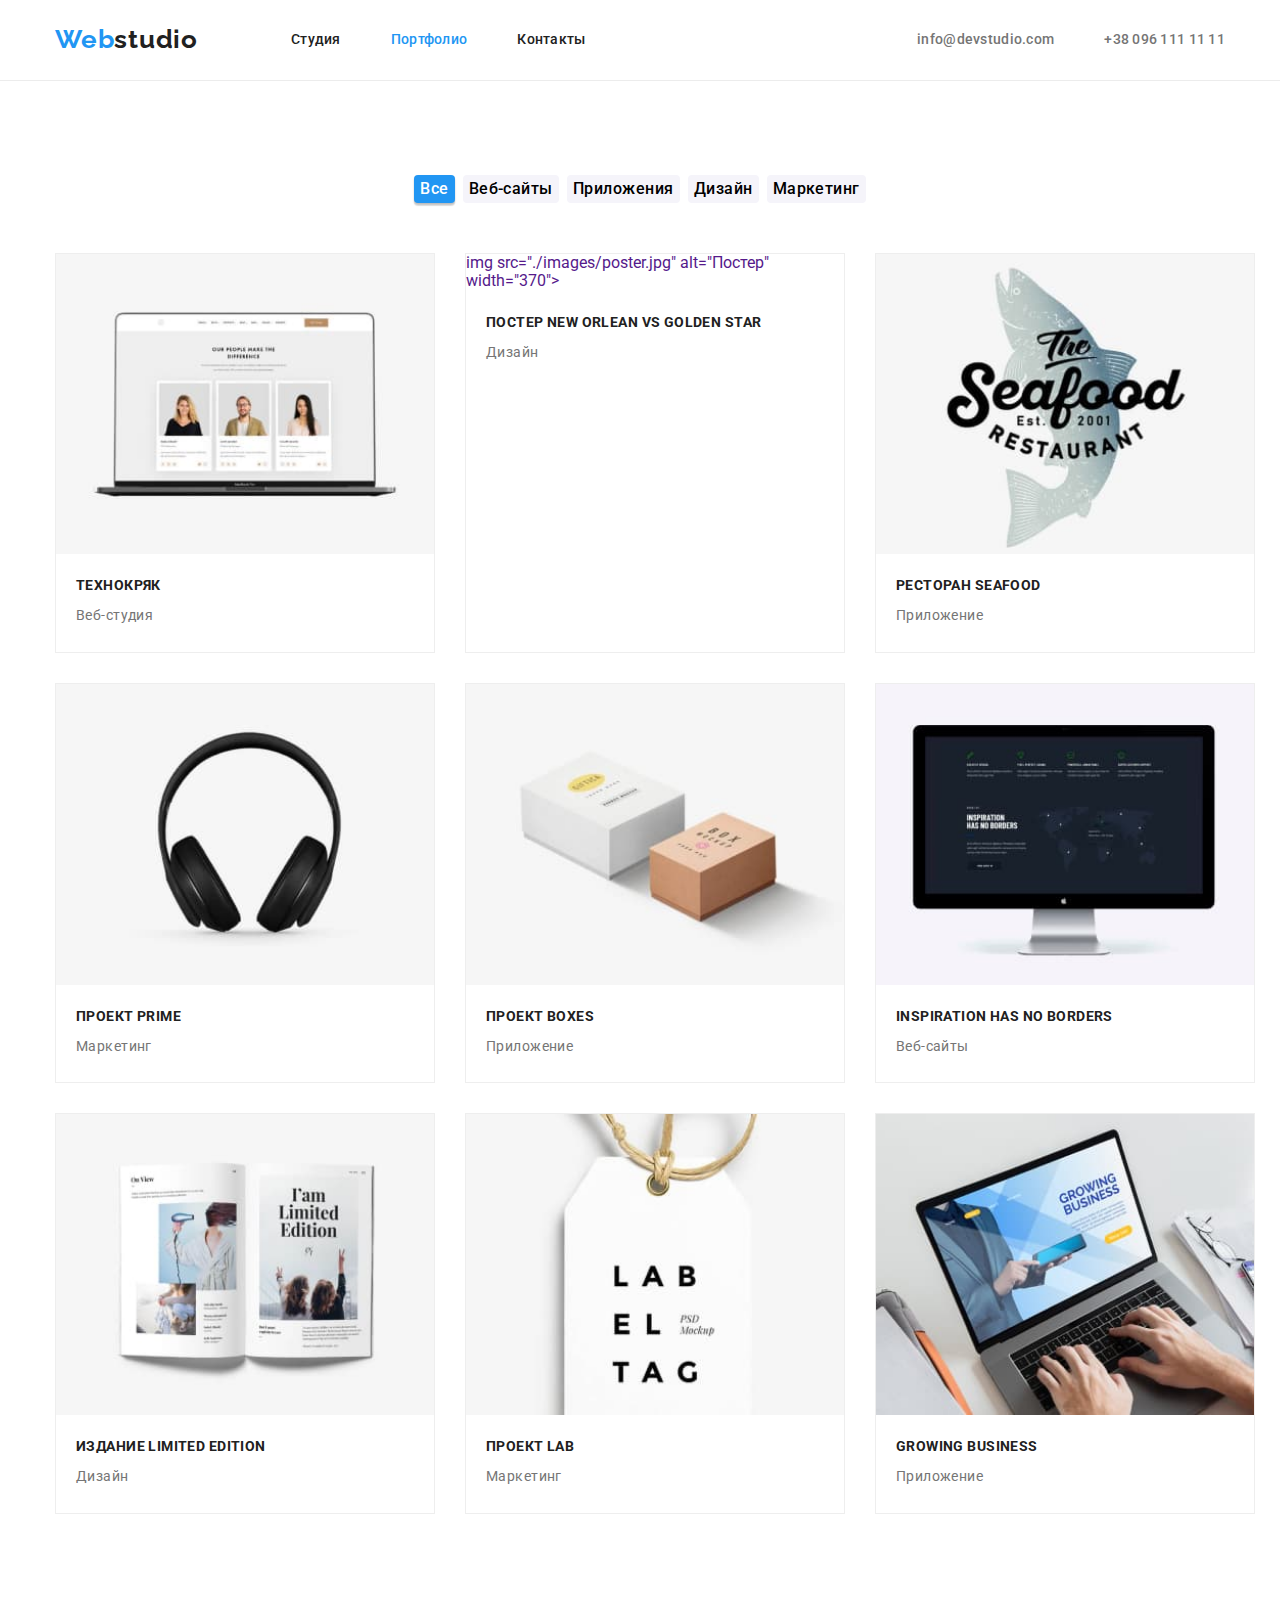
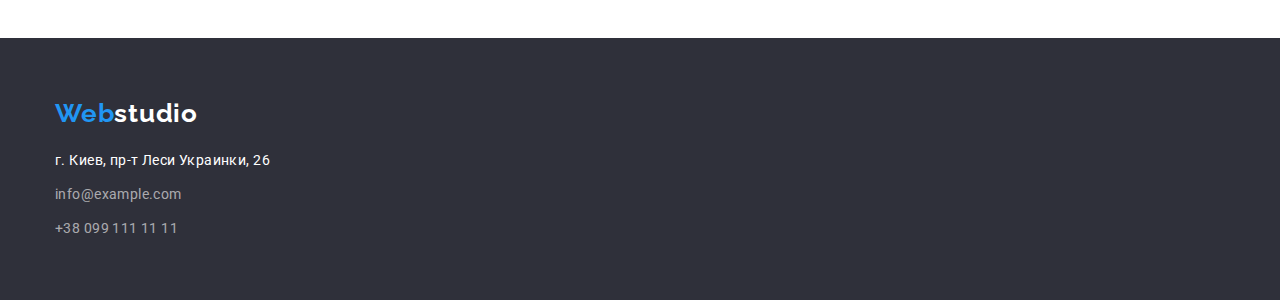
==== commit b75137d4: "доработка дз" ====
--- a/portfolio.html
+++ b/portfolio.html
@@ -36,8 +36,8 @@
         </div>
         </div>
     </header>
-    <main class="main">
-        <section>
+    <main>
+        <section class="main">
             <div class="container">
         <!-- section main-->
                 <ul class="list main-list">
@@ -49,59 +49,67 @@
                 </ul>
             <!--section portfolio-->
                 <ul class="list portfolio-list">
-                    <li class="portfolio-item"><a class="link portfolio-link" href=""></a></class><img src="./images/technocryack.jpg" alt="ноутбук" width="370">
+                    <li class="portfolio-item"><a class="link portfolio-link" href=""></class><img src="./images/technocryack.jpg" alt="ноутбук" width="370">
                         <div class="portfolio-card-text">
                         <h3 class="h3-portfolio h3-title">Технокряк</h3>
                         <p class="p-portfolio p-text">Веб-студия</p>
                         </div>
+                        </a>
                     </li>
-                    <li class="portfolio-item"><a class="link portfolio-link" href=""></a><img src="./images/poster.jpg" alt="Постер" width="370">
+                    <li class="portfolio-item"><a class="link portfolio-link" href="">img src="./images/poster.jpg" alt="Постер" width="370">
                         <div class="portfolio-card-text">
                         <h3 class="h3-portfolio h3-title">Постер New Orlean vs Golden Star</h3>
                         <p class="p-portfolio p-text">Дизайн</p>
                         </div>
+                        </a>
                     </li>
-                    <li class="portfolio-item"><a class="link portfolio-link" href=""></a><img src="./images/restoruantseafood.jpg" alt="Ресторан" width="370">
+                    <li class="portfolio-item"><a class="link portfolio-link" href=""><img src="./images/restoruantseafood.jpg" alt="Ресторан" width="370">
                         <div class="portfolio-card-text">
                         <h3 class="h3-portfolio h3-title">Ресторан Seafood</h3>
                         <p class="p-portfolio p-text">Приложение</p>
                         </div>
+                        </a>
                     </li>
-                    <li class="portfolio-item"><a class="link portfolio-link" href=""></a><img src="./images/projectprime.jpg" alt="прайм" width="370">
+                    <li class="portfolio-item"><a class="link portfolio-link" href=""><img src="./images/projectprime.jpg" alt="прайм" width="370">
                         <div class="portfolio-card-text">
                         <h3 class="h3-portfolio h3-title">Проект Prime</h3>
                         <p class="p-portfolio p-text">Маркетинг</p>
                         </div>
                     </li>
-                    <li class="portfolio-item"><a class="link portfolio-link" href=""></a><img src="./images/projectboxes.jpg" alt="коробочки"width="370">
+                    <li class="portfolio-item"><a class="link portfolio-link" href=""><img src="./images/projectboxes.jpg" alt="коробочки"width="370">
                         <div class="portfolio-card-text">
                         <h3 class="h3-portfolio h3-title">Проект Boxes</h3>
                         <p class="p-portfolio p-text">Приложение</p>
                         </div>
+                        </a>
                     </li>
-                    <li class="portfolio-item"><a class="link portfolio-link" href=""></a><img src="./images/insphasnoborders.jpg" alt="Вебсайт"width="370">
+                    <li class="portfolio-item"><a class="link portfolio-link" href=""><img src="./images/insphasnoborders.jpg" alt="Вебсайт"width="370">
                         <div class="portfolio-card-text">
                         <h3 class="h3-portfolio h3-title">Inspiration has no Borders</h3>
                         <p class="p-portfolio p-text">Веб-сайты</p>
                         </div>
+                        </a>
                     </li>
-                    <li class="portfolio-item"><a class="link portfolio-link" href=""></a><img src="./images/limedition.jpg" alt="журнал"width="370">
+                    <li class="portfolio-item"><a class="link portfolio-link" href=""><img src="./images/limedition.jpg" alt="журнал"width="370">
                         <div class="portfolio-card-text">
                         <h3 class="h3-portfolio h3-title">Издание Limited Edition</h3>
                         <p class="p-portfolio p-text">Дизайн</p>
                         </div>
+                        </a>
                     </li>
-                    <li class="portfolio-item"><a class="link portfolio-link" href=""></a><img src="./images/projectlab.jpg" alt="Бирка"width="370">
+                    <li class="portfolio-item"><a class="link portfolio-link" href=""><img src="./images/projectlab.jpg" alt="Бирка"width="370">
                         <div class="portfolio-card-text">
                         <h3 class="h3-portfolio h3-title">Проект LAB</h3>
                         <p class="p-portfolio p-text">Маркетинг</p>
                         </div>
+                        </a>
                     </li>
-                    <li class="portfolio-item"><a class="link portfolio-link" href=""></a><img src="./images/growingbusiness.jpg" alt="работа на ноутбуке"width="370">
+                    <li class="portfolio-item"><a class="link portfolio-link" href=""><img src="./images/growingbusiness.jpg" alt="работа на ноутбуке"width="370">
                         <div class="portfolio-card-text">
                         <h3 class="h3-portfolio h3-title">Growing Business</h3>
                         <p class="p-portfolio p-text">Приложение</p>
                         </div>
+                        </a>
                     </li>
                 </ul>
             </div>
--- a/css/styles.css
+++ b/css/styles.css
@@ -238,17 +238,13 @@
 .our-team {
   padding-top: 94px;
   background: #F5F4FA;
-
+  padding-bottom: 94px;
 }
 .our-team-list {
-  padding-bottom: 94px;
-  display: flex;
- 
-
+  display: flex;
 }
 .our-team-item {
 width: 270px;
-height: 368px;
 background: #FFFFFF;
 /* material shadow v1 */
 box-shadow: 0px 1px 3px rgba(0, 0, 0, 0.12), 0px 1px 1px rgba(0, 0, 0, 0.14), 0px 2px 1px rgba(0, 0, 0, 0.2);
@@ -260,6 +256,10 @@
 .our-team-item:first-child {
   margin-left: 0;
 }
+.card-employee {
+
+}
+
 .our-team-name {margin-top: 30px;
   /* identical to box height */
 text-align: center;
@@ -274,8 +274,7 @@
 
 }
 .our-team-title { 
-  padding-bottom: 50px;
-  margin-bottom: 0;
+  margin-bottom: 50px;
 }
 /* ---footer---- */
 .footer {
@@ -313,6 +312,7 @@
   color: rgba(255, 255, 255, 0.6);
 }
 .footer-logo {
+  display: block;
   font-family: Raleway;§
   font-style: normal;
   font-weight: 700;
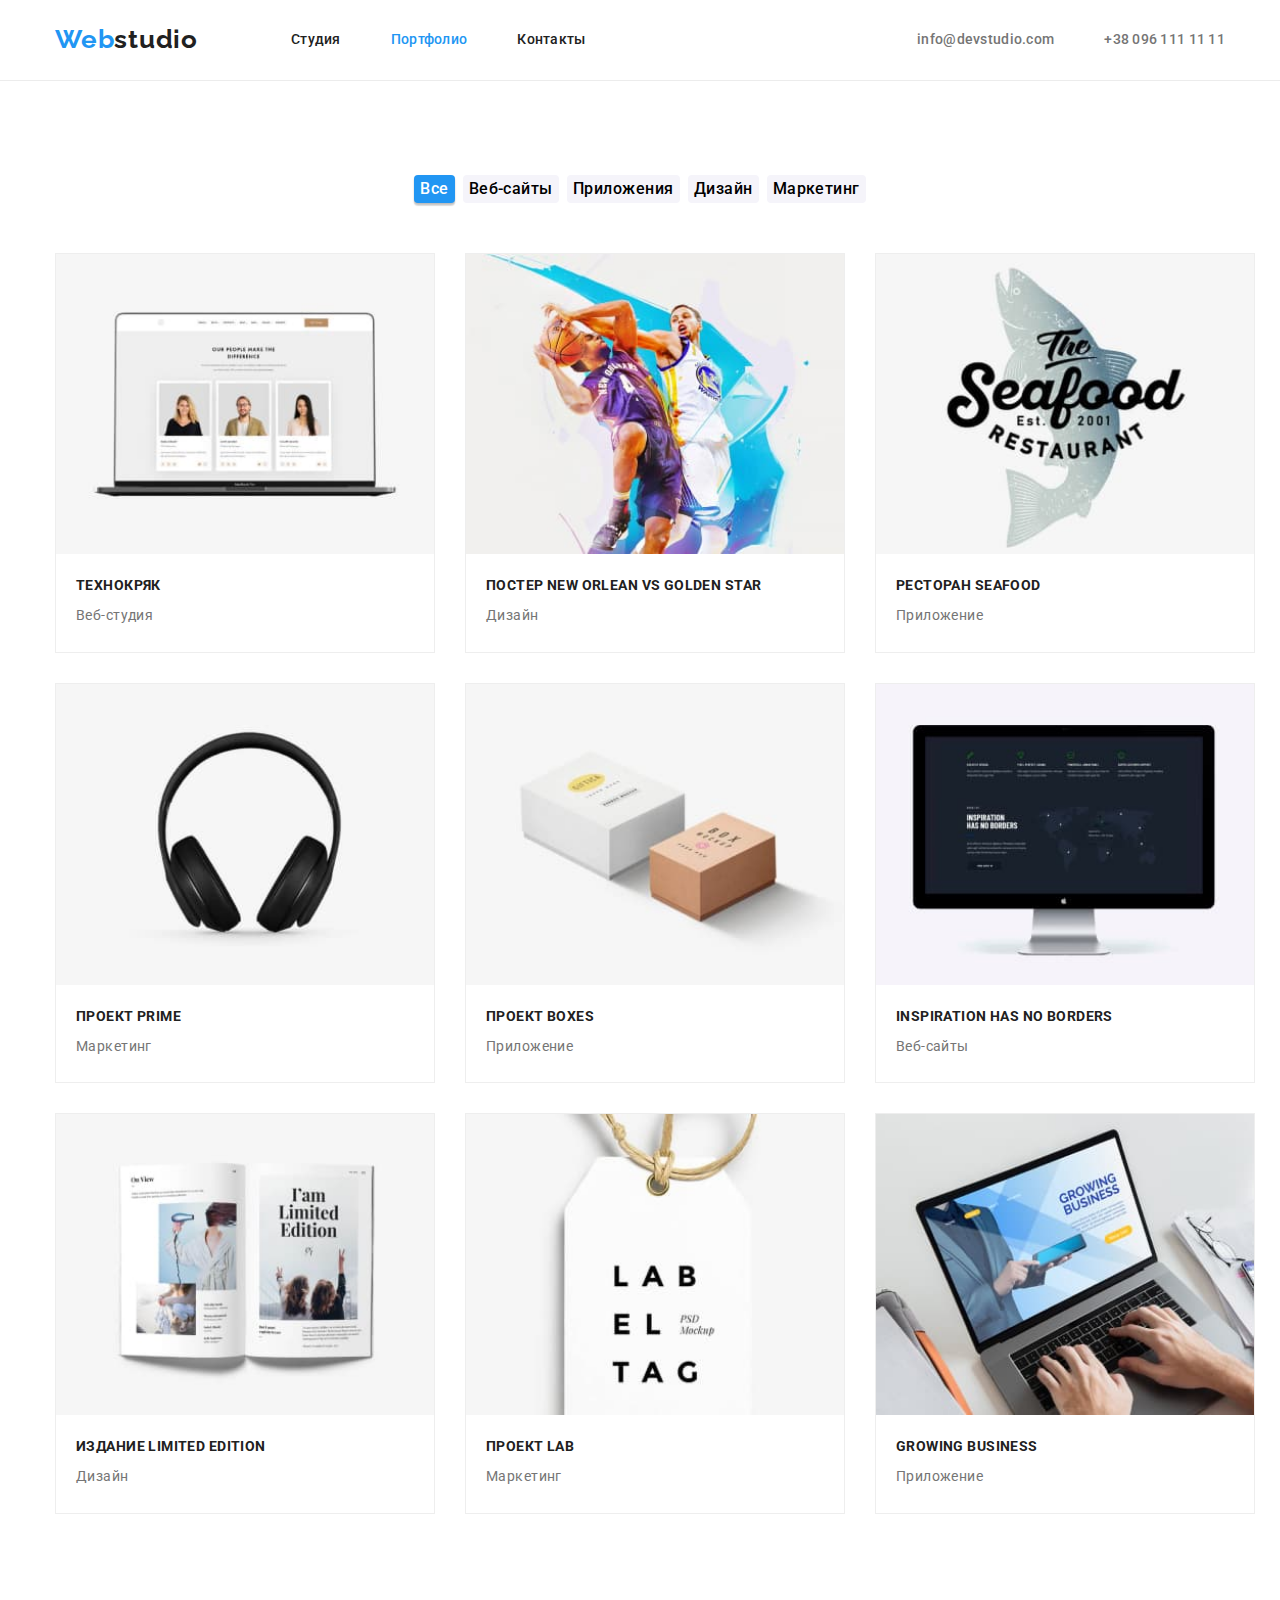
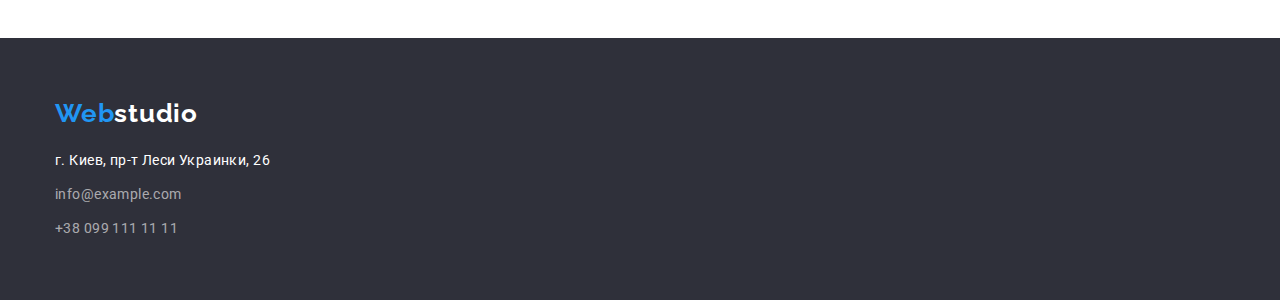
==== commit f3c46c0e: "исправлена ошибка в портфолио" ====
--- a/portfolio.html
+++ b/portfolio.html
@@ -56,7 +56,7 @@
                         </div>
                         </a>
                     </li>
-                    <li class="portfolio-item"><a class="link portfolio-link" href="">img src="./images/poster.jpg" alt="Постер" width="370">
+                    <li class="portfolio-item"><a class="link portfolio-link" href=""><img src="./images/poster.jpg" alt="Постер" width="370">
                         <div class="portfolio-card-text">
                         <h3 class="h3-portfolio h3-title">Постер New Orlean vs Golden Star</h3>
                         <p class="p-portfolio p-text">Дизайн</p>
--- a/css/styles.css
+++ b/css/styles.css
@@ -1,4 +1,10 @@
-p, h1, h2, h3, h4, h5, h6 {
+p,
+h1,
+h2,
+h3,
+h4,
+h5,
+h6 {
   margin: 0;
 }
 ul {
@@ -7,7 +13,7 @@
 }
 button {
   cursor: pointer;
-    border: none;
+  border: none;
 }
 img {
   display: block;
@@ -20,8 +26,6 @@
   padding-left: 15px;
   padding-right: 15px;
   margin: 0 auto;
-  
-  
 }
 :root {
 }
@@ -36,7 +40,6 @@
 }
 .link {
   text-decoration: none;
-  
 }
 .link:hover,
 .link:focus {
@@ -52,7 +55,7 @@
 
   color: #212121;
 
-   margin-bottom: 50px;
+  margin-bottom: 50px;
 }
 .h3-title {
   font-weight: 700;
@@ -81,13 +84,11 @@
   padding-bottom: 25px;
   display: flex;
   align-items: center;
-  border-bottom: 1px solid #ECECEC;
- 
+  border-bottom: 1px solid #ececec;
 }
 .header-container {
   display: flex;
   align-items: center;
- 
 }
 .header-logo {
   font-family: Raleway;
@@ -110,15 +111,13 @@
   color: #2196f3;
 }
 .header-nav {
-  
 }
 .header-list {
-
   display: flex;
 }
 .header-item {
   display: block;
-  margin-right: 50px; 
+  margin-right: 50px;
 }
 .header-link {
   font-weight: 500;
@@ -128,7 +127,6 @@
   color: #212121;
   padding-top: 32px;
   padding-bottom: 32px;
-
 }
 .header-link:hover,
 .header-link:focus,
@@ -171,48 +169,44 @@
   padding-bottom: 200px;
 }
 .make-order-title {
-
- 
-font-family: Roboto;
-font-style: normal;
-font-weight: 900;
-font-size: 44px;
-line-height: 60px;
-text-align: center;
-letter-spacing: 0.06em;
-text-transform: uppercase;
-color: #FFFFFF;
-margin: 0 auto 30px;
-max-width: 700px; 
+  font-family: Roboto;
+  font-style: normal;
+  font-weight: 900;
+  font-size: 44px;
+  line-height: 60px;
+  text-align: center;
+  letter-spacing: 0.06em;
+  text-transform: uppercase;
+  color: #ffffff;
+  margin: 0 auto 30px;
+  max-width: 700px;
 }
 .make-order-button {
-  color: #FFFFFF;
+  color: #ffffff;
   background: #2196f3;
   text-align: center;
-  margin: 0 auto; 
+  margin: 0 auto;
   display: block;
   width: 200px;
   height: 50px;
   box-shadow: 0px 4px 4px rgba(0, 0, 0, 0.15);
   border-radius: 4px;
-
 }
 .make-order-button:hover,
 .make-order-button:focus {
-background: #188CE8;
-
+  background: #188ce8;
 }
 .current {
   color: #2196f3;
 }
 /* ---features--- */
 .features {
-padding-top: 94px;
+  padding-top: 94px;
 }
 .features-list {
   display: flex;
 }
-.features-item: {
+.features-item {
   width: 270px;
   margin-right: 30px;
 }
@@ -223,10 +217,9 @@
 .our-work {
   padding-top: 94px;
   padding-bottom: 94px;
-  
 }
 .our-work-list {
-display: flex;
+  display: flex;
 }
 .our-work-item {
   margin-left: 30px;
@@ -237,50 +230,48 @@
 /* --- our team--- */
 .our-team {
   padding-top: 94px;
-  background: #F5F4FA;
+  background: #f5f4fa;
   padding-bottom: 94px;
 }
 .our-team-list {
   display: flex;
 }
 .our-team-item {
-width: 270px;
-background: #FFFFFF;
-/* material shadow v1 */
-box-shadow: 0px 1px 3px rgba(0, 0, 0, 0.12), 0px 1px 1px rgba(0, 0, 0, 0.14), 0px 2px 1px rgba(0, 0, 0, 0.2);
-border-radius: 0px 0px 4px 4px;
-margin-left: 30px;
-align-items: center;
-
+  width: 270px;
+  background: #ffffff;
+  /* material shadow v1 */
+  box-shadow: 0px 1px 3px rgba(0, 0, 0, 0.12), 0px 1px 1px rgba(0, 0, 0, 0.14),
+    0px 2px 1px rgba(0, 0, 0, 0.2);
+  border-radius: 0px 0px 4px 4px;
+  margin-left: 30px;
+  align-items: center;
 }
 .our-team-item:first-child {
   margin-left: 0;
 }
 .card-employee {
-
-}
-
-.our-team-name {margin-top: 30px;
+  margin: 30px auto;
+}
+
+.our-team-name {
+  margin-top: 30px;
   /* identical to box height */
-text-align: center;
-letter-spacing: 0.03em;
-
+  text-align: center;
+  letter-spacing: 0.03em;
 }
 .our-team-post {
   /* identical to box height */
-text-align: center;
-letter-spacing: 0.03em;
-
-
-}
-.our-team-title { 
+  text-align: center;
+  letter-spacing: 0.03em;
+}
+.our-team-title {
   margin-bottom: 50px;
 }
 /* ---footer---- */
 .footer {
   background: #2f303a;
-   padding-top: 60px;
-   padding-bottom: 60px;
+  padding-top: 60px;
+  padding-bottom: 60px;
 }
 .footer-list {
 }
@@ -299,8 +290,8 @@
   color: #ffffff;
 }
 .footer-link:hover,
-.footer-link:focus { 
-   font-family: inherit;
+.footer-link:focus {
+  font-family: inherit;
   font-weight: 400;
   font-size: 14px;
   line-height: 1.71;
@@ -313,14 +304,14 @@
 }
 .footer-logo {
   display: block;
-  font-family: Raleway;§
+  font-family: Raleway;
   font-style: normal;
   font-weight: 700;
   font-size: 26px;
   line-height: 1.19;
   letter-spacing: 0.03em;
   color: #ffffff;
- margin-bottom: 20px;
+  margin-bottom: 20px;
 }
 .address {
   font-style: normal;
@@ -330,12 +321,11 @@
 .main {
   padding-top: 94px;
   padding-bottom: 94px;
-  }
+}
 .main-list {
   display: flex;
   justify-content: center;
   margin-bottom: 50px;
- 
 }
 .main-item {
   margin-left: 8px;
@@ -348,7 +338,7 @@
 .main-link {
 }
 .main-btn {
-  background: #F5F4FA;
+  background: #f5f4fa;
   font-family: Roboto;
   font-weight: 500;
   font-size: 16px;
@@ -356,32 +346,31 @@
   text-align: center;
   letter-spacing: 0.03em;
   border-radius: 4px;
-  
 }
 .main-btn:hover,
 .main-btn:focus {
-  color: #FFFFFF;
-background: #2196f3;
-font-family: Roboto;
-font-style: normal;
-font-weight: 500;
-font-size: 16px;
-line-height: 1.63;
-/* identical to box height, or 162% */
-text-align: center;
-letter-spacing: 0.03em;
-/* shadow-middle */
-box-shadow: 0px 3px 1px rgba(0, 0, 0, 0.1), 0px 1px 2px rgba(0, 0, 0, 0.08), 0px 2px 2px rgba(0, 0, 0, 0.12);
-border-radius: 4px;
-
-
+  color: #ffffff;
+  background: #2196f3;
+  font-family: Roboto;
+  font-style: normal;
+  font-weight: 500;
+  font-size: 16px;
+  line-height: 1.63;
+  /* identical to box height, or 162% */
+  text-align: center;
+  letter-spacing: 0.03em;
+  /* shadow-middle */
+  box-shadow: 0px 3px 1px rgba(0, 0, 0, 0.1), 0px 1px 2px rgba(0, 0, 0, 0.08),
+    0px 2px 2px rgba(0, 0, 0, 0.12);
+  border-radius: 4px;
 }
 .current-button {
-  color: #FFFFFF;
+  color: #ffffff;
   background: #2196f3;
   /* shadow-middle */
-box-shadow: 0px 3px 1px rgba(0, 0, 0, 0.1), 0px 1px 2px rgba(0, 0, 0, 0.08), 0px 2px 2px rgba(0, 0, 0, 0.12);
-border-radius: 4px;
+  box-shadow: 0px 3px 1px rgba(0, 0, 0, 0.1), 0px 1px 2px rgba(0, 0, 0, 0.08),
+    0px 2px 2px rgba(0, 0, 0, 0.12);
+  border-radius: 4px;
 }
 /* ---portfolio---- */
 .portfolio {
@@ -391,24 +380,21 @@
   flex-wrap: wrap;
   margin-left: -30px;
   margin-right: -30px;
-
 }
 .portfolio-item {
-flex-basis: calc((100% - 90px) / 3);
-margin-left: 30px;
-margin-bottom: 30px;
-background: #FFFFFF;
-border: 1px solid #EEEEEE;
-
+  flex-basis: calc((100% - 90px) / 3);
+  margin-left: 30px;
+  margin-bottom: 30px;
+  background: #ffffff;
+  border: 1px solid #eeeeee;
 }
 .portfolio-card-text {
-padding: 24px 20px;
+  padding: 24px 20px;
 }
 .portfolio-link {
   display: block;
 }
 .h3-portfolio {
- 
 }
 .p-portfolio {
 }
